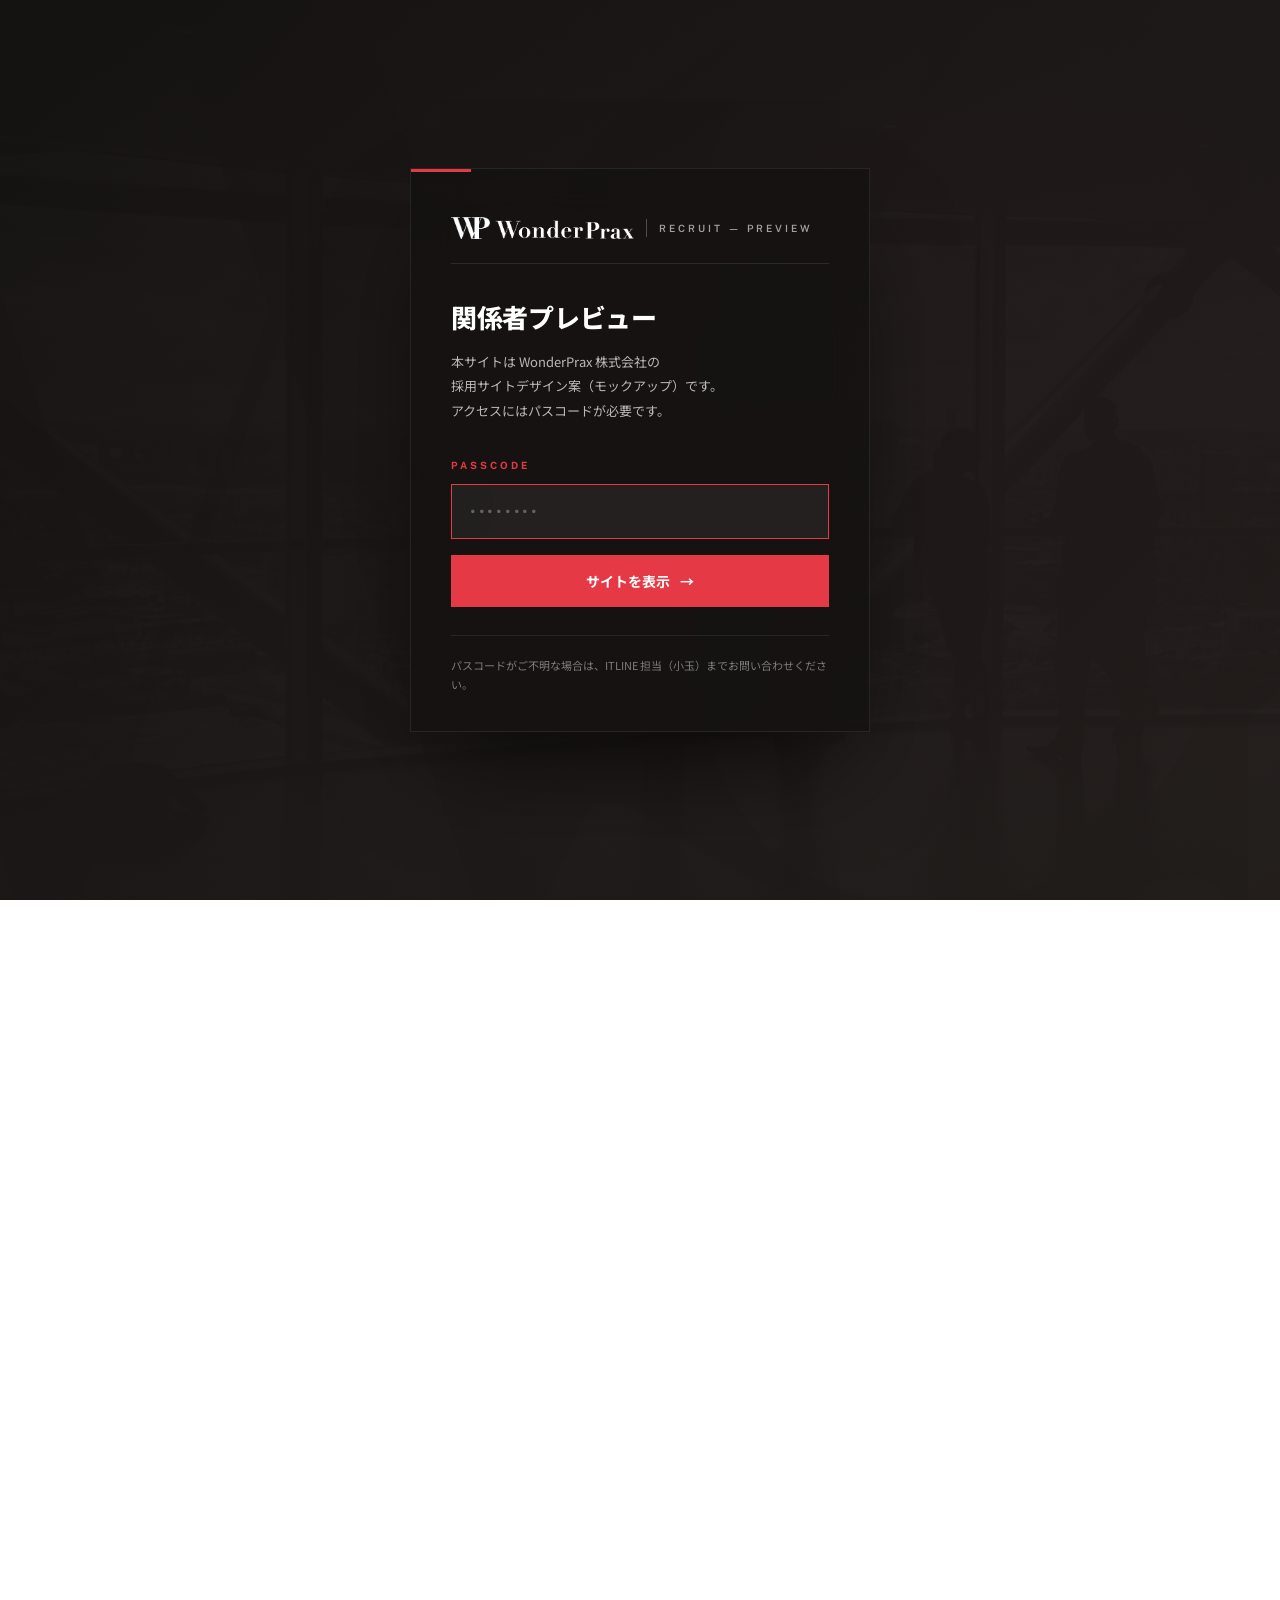
==== index.html @ 744eb2a2 "Hero redesign to light theme + use user-attached team_kitchen.jpg - Hero theme: dark full-bleed -> L" ====
<!DOCTYPE html>
<html lang="ja">
<head>
<meta charset="UTF-8">
<meta name="viewport" content="width=device-width, initial-scale=1.0">
<title>RECRUIT ｜ WonderPrax株式会社</title>
<meta name="description" content="WonderPrax株式会社の採用情報。私たちの組織や考え、募集中の職種についてご紹介します。">
<link rel="preconnect" href="https://fonts.googleapis.com">
<link rel="preconnect" href="https://fonts.gstatic.com" crossorigin>
<link href="https://fonts.googleapis.com/css2?family=Public+Sans:wght@400;500;600;700;800&family=Noto+Sans+JP:wght@300;400;500;600;700;800&display=swap" rel="stylesheet">
<link rel="stylesheet" href="style.css?v=20260514-11">
<script>
  document.documentElement.classList.add('locked');
  try { if (sessionStorage.getItem('wp_recruit_auth') === 'ok') document.documentElement.classList.remove('locked'); } catch (e) {}
</script>
</head>
<body>

<!-- ===== PASSWORD GATE ===== -->
<div class="gate" id="gate" aria-hidden="false">
  <div class="gate-bg" style="background-image: url('assets/silhouette.jpg');"></div>
  <div class="gate-overlay"></div>
  <div class="gate-card">
    <div class="gate-logo">
      <img src="assets/logo_wonderprax.png" alt="WonderPrax">
      <span>RECRUIT — PREVIEW</span>
    </div>
    <h1 class="gate-title">関係者プレビュー</h1>
    <p class="gate-lead">
      本サイトは WonderPrax 株式会社の<br>採用サイトデザイン案（モックアップ）です。<br>
      アクセスにはパスコードが必要です。
    </p>
    <form class="gate-form" id="gate-form" autocomplete="off">
      <label class="gate-label" for="gate-pw">PASSCODE</label>
      <input type="password" id="gate-pw" name="pw" placeholder="••••••••" required autofocus>
      <button type="submit" class="gate-submit">サイトを表示 <span>→</span></button>
      <p class="gate-error" id="gate-error" hidden>パスコードが正しくありません。</p>
    </form>
    <p class="gate-foot">
      パスコードがご不明な場合は、ITLINE 担当（小玉）までお問い合わせください。
    </p>
  </div>
</div>

<!-- ===== HEADER ===== -->
<header class="site-header" id="header">
  <div class="header-inner">
    <a href="#top" class="logo">
      <img src="assets/logo_wonderprax.png" alt="WonderPrax">
      <span class="logo-tag">RECRUIT</span>
    </a>
    <nav class="nav">
      <a href="#philosophy">PHILOSOPHY</a>
      <a href="#principles">VALUES</a>
      <a href="#evaluation">BUSINESS</a>
      <a href="#team">INTERVIEW</a>
      <a href="#jobs">JOBS</a>
    </nav>
    <a href="#contact" class="btn-entry">CONTACT</a>
  </div>
</header>

<!-- ===== SCROLL PROGRESS ===== -->
<div class="scroll-progress" id="scrollProgress"></div>

<!-- ===== STICKY SIDEBAR NAV ===== -->
<aside class="sidenav" id="sidenav" aria-label="Page navigation">
  <div class="sn-card">
    <div class="sn-head">
      <span class="sn-head-en">INDEX</span>
      <span class="sn-head-jp">目次</span>
    </div>
    <ol>
      <li><a href="#philosophy" data-target="philosophy"><span class="sn-num">01</span><span class="sn-label">想い</span></a></li>
      <li><a href="#principles" data-target="principles"><span class="sn-num">02</span><span class="sn-label">価値観</span></a></li>
      <li><a href="#evaluation" data-target="evaluation"><span class="sn-num">03</span><span class="sn-label">グループ事業</span></a></li>
      <li><a href="#team" data-target="team"><span class="sn-num">04</span><span class="sn-label">インタビュー</span></a></li>
      <li><a href="#jobs" data-target="jobs"><span class="sn-num">05</span><span class="sn-label">募集職種</span></a></li>
      <li><a href="#contact" data-target="contact"><span class="sn-num">06</span><span class="sn-label">エントリー</span></a></li>
    </ol>
  </div>
</aside>

<!-- ===== FLOATING CTA BUTTONS (right-bottom) ===== -->
<div class="floating-cta" id="floatingCta" aria-label="クイックアクション">
  <button type="button" class="fc-btn fc-fav" id="favBtn" aria-label="お気に入りに追加" title="お気に入り">
    <svg viewBox="0 0 24 24" width="20" height="20" fill="none" stroke="currentColor" stroke-width="1.8" stroke-linecap="round" stroke-linejoin="round">
      <path d="M20.84 4.61a5.5 5.5 0 0 0-7.78 0L12 5.67l-1.06-1.06a5.5 5.5 0 0 0-7.78 7.78l1.06 1.06L12 21.23l7.78-7.78 1.06-1.06a5.5 5.5 0 0 0 0-7.78z"/>
    </svg>
    <span class="fc-label">お気に入り</span>
  </button>
  <a href="#contact" class="fc-btn fc-entry">
    <svg viewBox="0 0 24 24" width="20" height="20" fill="none" stroke="currentColor" stroke-width="1.8" stroke-linecap="round" stroke-linejoin="round">
      <path d="M5 12h14"/>
      <path d="M13 6l6 6-6 6"/>
    </svg>
    <span class="fc-label">エントリー</span>
  </a>
</div>

<main class="main" id="top">

<!-- ===== HERO (light split: text card on white, full-height photo on right) ===== -->
<section class="hero hero--light" id="hero">
  <div class="hero-light-grid">

    <div class="hero-light-text">
      <p class="hero-eyebrow"><span></span>JOIN US <em>— WONDERLABO GROUP</em></p>
      <h1 class="hero-title">
        <span class="ht-line"><span class="accent">面白くないもの</span>を、</span>
        <span class="ht-line">面白く。</span>
      </h1>
      <p class="hero-tagline">
        仲間と一緒に、<br>ワクワクを実現しよう。
      </p>
      <p class="hero-subtitle">
        WonderPrax 株式会社（Wonderlabo Holdings グループ）の採用サイト。<br>
        私たちの想い、価値観、募集中の職種をご紹介します。
      </p>
      <div class="hero-meta">
        <div><span class="hm-num">2022</span><span class="hm-lbl">FOUNDED<br>ベンチャー企業</span></div>
        <div><span class="hm-num">04</span><span class="hm-lbl">GROUP<br>COMPANIES</span></div>
        <div><span class="hm-num">∞</span><span class="hm-lbl">ワクワクの<br>追求</span></div>
      </div>
      <a href="#philosophy" class="scroll-hint" aria-label="scroll">
        <span class="sh-text">SCROLL</span>
        <span class="sh-line"></span>
      </a>
    </div>

    <figure class="hero-light-photo">
      <img src="assets/team_kitchen.jpg" alt="WonderPrax / Wonderlabo Holdings メンバー">
      <figcaption>Wonderlabo Holdings — Members</figcaption>
    </figure>

  </div>
</section>

<!-- ===== HERO CTA STRIP (below hero, white bg) ===== -->
<section class="hero-cta-strip">
  <div class="hero-ctas-wrap">
    <div class="hero-ctas">
      <a href="#contact" class="hero-cta">
        <span class="cta-icon">
          <svg viewBox="0 0 24 24" width="22" height="22" fill="none" stroke="currentColor" stroke-width="1.7" stroke-linecap="round" stroke-linejoin="round">
            <path d="M4 4h16v16H4z"/>
            <polyline points="4,4 12,13 20,4"/>
          </svg>
        </span>
        <span class="cta-body">
          <b>まずは話してみる</b>
          <small>カジュアル面談を申し込む →</small>
        </span>
      </a>
      <a href="#jobs" class="hero-cta primary">
        <span class="cta-icon">
          <svg viewBox="0 0 24 24" width="22" height="22" fill="none" stroke="currentColor" stroke-width="1.7" stroke-linecap="round" stroke-linejoin="round">
            <path d="M5 12h14"/>
            <path d="M13 6l6 6-6 6"/>
          </svg>
        </span>
        <span class="cta-body">
          <b>応募したい方はこちら</b>
          <small>募集要項を見る →</small>
        </span>
      </a>
    </div>
  </div>
</section>

<!-- ===== PHILOSOPHY ===== -->
<section class="section" id="philosophy">
  <div class="container">
    <div class="section-eyebrow">
      <div class="se-row">
        <span class="se-num">01</span>
        <span class="se-divider"></span>
        <span class="se-label">PHILOSOPHY</span>
      </div>
      <span class="se-line"></span>
    </div>
    <h2 class="section-title">面白くないものを、<br>面白くする会社です。</h2>
    <div class="section-body">
      <p>
        Wonderlabo Holding は、面白くないものを面白くする会社です。<br>
        私達は関わる人全て — クライアント・クライアントの先にいるお客様・チームメンバーが、それぞれに思い描いている <em>"ワクワク"</em> を実現し、再現することにこだわっている会社です。
      </p>
      <p>
        そのために出来ることは何でもやります。<br>
        時間を忘れ、没頭できる環境があります。
      </p>
      <blockquote class="pull-quote">
        <p>
          "辛い、しんどい仕事" だからやらない、ではなく。<br>
          <em>"関わる人が面白くならない仕事" だからしない。</em>
        </p>
        <cite>— そんな価値観を大切にしています。</cite>
      </blockquote>
      <p>
        だから私は、Wonderlabo Holdings.<br>
        働く人々のストーリーをインタビュー。入社の決め手や働く魅力をご紹介していきます。
      </p>
    </div>
  </div>
</section>

<!-- ===== VALUES ===== -->
<section class="section section-tinted" id="principles">
  <div class="container">
    <div class="section-eyebrow">
      <div class="se-row">
        <span class="se-num">02</span>
        <span class="se-divider"></span>
        <span class="se-label">VALUES</span>
      </div>
      <span class="se-line"></span>
    </div>
    <h2 class="section-title">Wonderlabo Holdings の価値観</h2>
    <div class="section-body">
      <p>
        株式会社 Wonderlabo Holdings は、2022 年 2 月設立のベンチャー企業です。<br>
        「マーケティングドリブン」をコンセプトに、「全ての人・会社の利益最大化」をモットーに、顧客に併せて最適なソリューションを提供しています。
      </p>

      <ol class="principles">
        <li>
          <div class="p-num">01</div>
          <div class="p-text">
            <h3>各領域で輝き、仲間と切磋琢磨することで成長できる</h3>
            <p>
              「この領域といえば〇〇さん」と言われるような優秀なメンバーが集まり、各々の役割を全うし、業務を行っています。
              Wonderlabo では、一人ひとりが業務効率化につながる行動を心がけており、日々高い成長意欲を持って切磋琢磨を続けることで、お客様へより良い価値提供を提供し続けていきます。
            </p>
          </div>
        </li>
        <li>
          <div class="p-num">02</div>
          <div class="p-text">
            <h3>楽しくフラットで、風通しのいい関係性</h3>
            <p>
              代表でも役員でも社員でも関係なく、それぞれ「役割」としてのポジションであるということが約束されております。
              まだまだ立ち上げフェーズだからこそ、社員同士の関係性がフラットで風通しのいい環境です。業務以外のコミュニケーションも活発で、みんなが楽しむイベントも開催しています！
            </p>
          </div>
        </li>
        <li>
          <div class="p-num">03</div>
          <div class="p-text">
            <h3>ポジションに関わらず、オープンな対話でワクワクを追求する</h3>
            <p>
              「誰が言った」よりも「何を言ったのか」を重要視。<br>
              Wonderlabo のミッションである「面白いか？ ワクワクするか？」が重要な指標。
              ポジションに関わらず、オープンなコミュニケーションを重視しています。
            </p>
          </div>
        </li>
      </ol>
    </div>
  </div>
</section>

<!-- ===== GROUP BUSINESSES ===== -->
<section class="section" id="evaluation">
  <div class="container">
    <div class="section-eyebrow">
      <div class="se-row">
        <span class="se-num">03</span>
        <span class="se-divider"></span>
        <span class="se-label">BUSINESS</span>
      </div>
      <span class="se-line"></span>
    </div>
    <h2 class="section-title">4 つのグループ事業</h2>
    <div class="section-body">
      <p>
        Wonderlabo Holdings は 4 つのグループ会社を統括しています。<br>
        トップダウンで指示を出すのではなく、プラットフォーム型ホールディングスとして、各 4 事業会社の自主性を尊重し、それぞれの強みを活かせるようにサポートしています。<br>
        各社が連携することで、戦略策定から組織構築、"ファン化" を目指したマーケティング施策の実行まで幅広くサポートしています。
      </p>

      <div class="biz-list">
        <article class="biz-row">
          <div class="biz-num">01</div>
          <div class="biz-body">
            <h3>Wonderlabo Holdings 株式会社</h3>
            <span class="biz-tag">統括事業</span>
            <p>
              4 つのグループ会社を統括するプラットフォーム型ホールディングス。
              各事業会社の自主性を尊重し、それぞれの強みを活かせるようにサポートしています。
            </p>
          </div>
        </article>
        <article class="biz-row">
          <div class="biz-num">02</div>
          <div class="biz-body">
            <h3>株式会社 Wonderlabo</h3>
            <span class="biz-tag">教育事業</span>
            <p>
              マーケティング教育・研修事業を通じて、企業、行政、個人の成長を支援。
              厚生労働省認可の求職者支援・リスキリングスクール運営に加え、企業への研修サービス提供や、慶應義塾大学と連携したマーケティング授業の展開も行っています。
            </p>
          </div>
        </article>
        <article class="biz-row featured">
          <div class="biz-num">03</div>
          <div class="biz-body">
            <h3>WonderConsulting 株式会社 <span class="biz-now">now: WonderPrax</span></h3>
            <span class="biz-tag">コンサルティング事業</span>
            <p>
              潜在的な課題も含め、クライアントの課題を特定し、最適なプロジェクトチームを組成。
              体制やご予算に合わせて、コンサルティングから開発、広告代理店の評価と選定までを行い、さらに 6 ヶ月〜 1 年でのインハウス化と、自走可能な教育支援まで提供します。
            </p>
          </div>
        </article>
        <article class="biz-row">
          <div class="biz-num">04</div>
          <div class="biz-body">
            <h3>WonderAgent 株式会社</h3>
            <span class="biz-tag">映像制作 ／ SNSマーケティング ／ タレント事業</span>
            <p>
              プロモーション企画・制作、タレントキャスティング、空間デザインの 3 つの事業を展開。
              タレントエージェンシー事業では、最適なキャスティングで商品・サービスの PR を支援。空間デザイン事業では、ブランド構築から集客まで、空間の価値を高めます。
            </p>
          </div>
        </article>
        <article class="biz-row">
          <div class="biz-num">05</div>
          <div class="biz-body">
            <h3>WonderStrategicEducation 株式会社</h3>
            <span class="biz-tag">研修コンテンツ制作事業</span>
            <p>
              マーケティングとエンジニアリングに特化した人材育成・社員研修を提供。
              企業の成長と個人のキャリアアップを支援するため、実践的なスキル習得に焦点を当てた研修プログラムを提供しています。
            </p>
          </div>
        </article>
      </div>
    </div>
  </div>
</section>

<!-- ===== INTERVIEW ===== -->
<section class="section section-tinted" id="team">
  <div class="container">
    <div class="section-eyebrow">
      <div class="se-row">
        <span class="se-num">04</span>
        <span class="se-divider"></span>
        <span class="se-label">INTERVIEW</span>
      </div>
      <span class="se-line"></span>
    </div>
    <h2 class="section-title">だから私は、<br>Wonderlabo Holdings.</h2>
    <div class="section-body">
      <p>
        働く人々のストーリーをインタビュー。<br>
        入社の決め手や働く魅力を、これからご紹介していきます。
      </p>
    </div>

    <article class="member-card">
      <figure class="member-photo">
        <img src="assets/member_01.jpg" alt="">
      </figure>
      <div class="member-text">
        <p>
          ※ メンバーインタビュー記事は、本サイト公開後に順次掲載予定です。<br>
          代表取締役 CEO・グループ事業会社の責任者陣・各職種のメンバーインタビューを企画中。
        </p>
        <footer>
          <strong>COMING SOON</strong>
          <span>2026 年 7 月 順次公開予定</span>
        </footer>
      </div>
    </article>

  </div>
</section>

<!-- ===== JOBS ===== -->
<section class="section" id="jobs">
  <div class="container">
    <div class="section-eyebrow">
      <div class="se-row">
        <span class="se-num">05</span>
        <span class="se-divider"></span>
        <span class="se-label">RECRUITMENT</span>
      </div>
      <span class="se-line"></span>
    </div>
    <h2 class="section-title">募集職種</h2>
    <div class="section-body">
      <p>
        各グループ事業毎に、現在募集中の職種を掲載しております。<br>
        まずはカジュアル面談からでも大丈夫です！ お気軽にご相談ください。
      </p>

      <div class="job-list">

        <article class="job-row">
          <header>
            <span class="job-tag">HOLDINGS</span>
            <h3>Wonderlabo Holdings 株式会社｜統括事業</h3>
          </header>
          <div class="job-body">
            <p>
              4 つのグループ会社を統括するホールディングス本社の経営管理ポジションです。
              プラットフォーム型ホールディングスとして、各事業会社の自主性を尊重しつつ、グループ全体の戦略・組織・財務を支える役割です。
            </p>
            <dl>
              <dt>募集ポジション</dt>
              <dd>CDO ／ CHRO ／ 経理</dd>
            </dl>
            <a href="#contact" class="job-cta">この事業に応募する →</a>
          </div>
        </article>

        <article class="job-row">
          <header>
            <span class="job-tag">EDUCATION</span>
            <h3>株式会社 Wonderlabo｜教育事業</h3>
          </header>
          <div class="job-body">
            <p>
              マーケティング教育・研修事業を通じて、企業、行政、個人の成長を支援。
              厚生労働省認可の求職者支援・リスキリングスクール運営、企業研修サービス、慶應義塾大学と連携したマーケティング授業など多角的に展開しています。
            </p>
            <dl>
              <dt>募集ポジション</dt>
              <dd>GoogleAnalytics4・LookerStudio 講師 ／ キャリアコンサルタント</dd>
            </dl>
            <a href="#contact" class="job-cta">この事業に応募する →</a>
          </div>
        </article>

        <article class="job-row featured">
          <header>
            <span class="job-tag">CONSULTING ／ now: WonderPrax</span>
            <h3>WonderConsulting 株式会社｜コンサルティング事業</h3>
          </header>
          <div class="job-body">
            <p>
              潜在的な課題も含め、クライアントの課題を特定し、最適なプロジェクトチームを組成。
              体制やご予算に合わせて、コンサルティングから開発、広告代理店の評価と選定までを行い、さらに 6 ヶ月〜 1 年でのインハウス化と、自走可能な教育支援まで提供します。
            </p>
            <dl>
              <dt>募集ポジション</dt>
              <dd>クリエイティブディレクション ／ インサイドセールス ／ SNS 運用ディレクター ／ SNS 運用担当</dd>
            </dl>
            <a href="#contact" class="job-cta">この事業に応募する →</a>
          </div>
        </article>

        <article class="job-row">
          <header>
            <span class="job-tag">AGENT</span>
            <h3>WonderAgent 株式会社｜映像制作 ／ SNS マーケ ／ タレント事業</h3>
          </header>
          <div class="job-body">
            <p>
              プロモーション企画・制作、タレントキャスティング、空間デザインの 3 つの事業を展開。
              タレントエージェンシー事業では、最適なキャスティングで商品・サービスの PR を支援。空間デザイン事業では、ブランド構築から集客まで、空間の価値を高めます。
            </p>
            <a href="#contact" class="job-cta">この事業に応募する →</a>
          </div>
        </article>

        <article class="job-row">
          <header>
            <span class="job-tag">EDUCATION CONTENTS</span>
            <h3>WonderStrategicEducation 株式会社｜研修コンテンツ制作事業</h3>
          </header>
          <div class="job-body">
            <p>
              マーケティングとエンジニアリングに特化した人材育成・社員研修を提供。
              企業の成長と個人のキャリアアップを支援するため、実践的なスキル習得に焦点を当てた研修プログラムを提供しています。
            </p>
            <a href="#contact" class="job-cta">この事業に応募する →</a>
          </div>
        </article>

      </div>
    </div>
  </div>
</section>

<!-- ===== ENTRY ===== -->
<section class="section section-cta" id="contact">
  <div class="container">
    <div class="section-eyebrow light">
      <div class="se-row">
        <span class="se-num">06</span>
        <span class="se-divider"></span>
        <span class="se-label">ENTRY</span>
      </div>
      <span class="se-line"></span>
    </div>
    <h2 class="section-title light">エントリー</h2>
    <p class="cta-lead">
      採用応募エントリーはこちらから。<br>
      各ポジションについてご相談ください！
    </p>
    <div class="cta-buttons">
      <a href="mailto:recruit@wonderprax.co.jp" class="cta-btn primary">エントリーフォーム<span>→</span></a>
      <a href="mailto:recruit@wonderprax.co.jp" class="cta-btn ghost">カジュアル面談を希望する</a>
    </div>
    <dl class="cta-info">
      <dt>本社所在地</dt><dd>〒141-0031 東京都品川区西五反田1丁目26番2号 五反田サンハイツビル2F</dd>
      <dt>採用担当</dt><dd>Wonderlabo Holdings株式会社 採用窓口</dd>
      <dt>E-mail</dt><dd>recruit@wonderprax.co.jp</dd>
    </dl>
  </div>
</section>

</main>

<footer class="site-footer">
  <div class="container">
    <div class="foot-grid">
      <div>
        <img src="assets/logo_wonderprax.png" alt="WonderPrax" class="foot-logo">
        <p class="foot-tag">RECRUIT 2026 — 2027</p>
      </div>
      <nav class="foot-nav">
        <a href="https://wonderprax.co.jp/">コーポレートサイト</a>
        <a href="#jobs">募集中の職種</a>
        <a href="#team">メンバー</a>
        <a href="#contact">エントリー</a>
      </nav>
      <div class="foot-meta">
        <p>© WonderPrax Inc.</p>
        <p>本サイトはコンセプト案（モックアップ）です。</p>
      </div>
    </div>
  </div>
</footer>

<script src="script.js?v=20260514-11"></script>
</body>
</html>
---- style.css ----
/* ============================================================
   WonderPrax RECRUIT — Editorial Style (MOLTS-inspired)
   ============================================================ */

*, *::before, *::after { box-sizing: border-box; margin: 0; padding: 0; }
html { scroll-behavior: smooth; }
body {
  font-family: "Noto Sans JP", -apple-system, BlinkMacSystemFont, "Yu Gothic UI", "Hiragino Sans", sans-serif;
  font-weight: 400;
  font-size: 16px;
  line-height: 1.8;
  color: #1d1917;
  background: #ffffff;
  -webkit-font-smoothing: antialiased;
  text-rendering: optimizeLegibility;
}
img { max-width: 100%; height: auto; display: block; }
a { color: inherit; text-decoration: none; }
button { font-family: inherit; cursor: pointer; border: 0; background: none; }
ul, ol { list-style: none; }

:root {
  --ink: #1d1917;
  --ink-2: #4a4543;
  --muted: #837d7a;
  --line: #e8e4e1;
  --line-strong: #d4cfca;
  --paper: #fafaf7;
  --tint: #f6f3ee;
  --accent: #e63946;
  --en: "Public Sans", -apple-system, sans-serif;
  --jp: "Noto Sans JP", sans-serif;
}

.container {
  max-width: 764px;
  margin: 0 auto;
  padding: 0 24px;
}

/* ============================================================
   HEADER
   ============================================================ */
.site-header {
  position: fixed; top: 0; left: 0; right: 0; z-index: 100;
  background: rgba(255,255,255,.92);
  backdrop-filter: blur(12px);
  border-bottom: 1px solid transparent;
  transition: border-color .3s ease, background .3s ease;
}
.site-header.scrolled { border-bottom-color: var(--line); }
.header-inner {
  max-width: 1200px; margin: 0 auto;
  padding: 18px 32px;
  display: flex; align-items: center; gap: 32px;
}
.site-header .logo {
  display: flex; align-items: center; gap: 14px;
}
.site-header .logo img {
  height: 30px;
  transition: opacity .2s;
}
.site-header .logo:hover img { opacity: .75; }
.site-header .logo-tag {
  font-family: var(--en); font-size: 10px; font-weight: 700;
  letter-spacing: .3em;
  color: var(--muted);
  padding-left: 14px;
  border-left: 1px solid var(--line-strong);
}
.site-header .nav {
  margin-left: auto;
  display: flex; gap: 28px;
}
.site-header .nav a {
  font-family: var(--en); font-size: 12px; font-weight: 600;
  letter-spacing: .12em;
  color: var(--ink);
  position: relative; padding: 4px 0;
}
.site-header .nav a:hover { color: var(--accent); }
.btn-entry {
  display: inline-flex; align-items: center;
  background: var(--ink); color: #fff;
  padding: 10px 18px;
  font-family: var(--en); font-size: 11px; font-weight: 700; letter-spacing: .18em;
  transition: background .2s, transform .2s;
}
.btn-entry:hover { background: var(--accent); transform: translateY(-1px); }

/* ============================================================
   SCROLL PROGRESS BAR
   ============================================================ */
.scroll-progress {
  position: fixed; top: 0; left: 0;
  height: 2px; width: 0;
  background: var(--accent);
  z-index: 200;
  transition: width .1s linear;
}

/* ============================================================
   STICKY SIDEBAR NAV — card style, all labels visible
   ============================================================ */
.sidenav {
  position: fixed;
  left: 24px;
  top: 50%;
  transform: translateY(-50%);
  z-index: 50;
  opacity: 0;
  pointer-events: none;
  transition: opacity .6s ease;
}
.sidenav.visible { opacity: 1; pointer-events: auto; }

.sn-card {
  background: rgba(255,255,255,.92);
  backdrop-filter: blur(14px);
  -webkit-backdrop-filter: blur(14px);
  border: 1px solid var(--line);
  border-radius: 0;
  padding: 16px 12px 12px;
  width: 168px;
  box-shadow: 0 24px 50px -25px rgba(20,18,17,.18);
  transition: background .35s ease, border-color .35s ease, box-shadow .35s ease;
}

.sn-head {
  display: flex; align-items: baseline; justify-content: space-between;
  padding: 0 6px 12px;
  margin-bottom: 10px;
  border-bottom: 1px solid var(--line);
  transition: border-color .3s ease;
}
.sn-head-en {
  font-family: var(--en); font-size: 10px; font-weight: 700;
  letter-spacing: .3em;
  color: var(--accent);
  transition: color .3s ease;
}
.sn-head-jp {
  font-family: var(--jp); font-size: 10px; font-weight: 600;
  color: var(--muted);
  transition: color .3s ease;
}

.sidenav ol {
  display: flex; flex-direction: column;
  gap: 1px;
}
.sidenav a {
  display: grid;
  grid-template-columns: 26px 1fr;
  align-items: center;
  gap: 8px;
  padding: 8px 6px;
  position: relative;
  transition: background .2s ease, color .2s ease;
}
.sidenav a:hover { background: var(--tint); }
.sidenav a.active { background: var(--ink); }
.sidenav .sn-num {
  font-family: var(--en); font-size: 11px; font-weight: 700;
  letter-spacing: .04em;
  color: var(--accent);
  text-align: center;
  transition: color .25s ease;
}
.sidenav .sn-label {
  font-family: var(--jp); font-size: 12px; font-weight: 600;
  color: var(--ink);
  white-space: nowrap;
  letter-spacing: .02em;
  transition: color .25s ease;
}
.sidenav a.active .sn-num { color: #fff; }
.sidenav a.active .sn-label { color: #fff; }

/* Dark-bg variant: invert card to dark style */
.sidenav.on-dark .sn-card {
  background: rgba(20,18,17,.7);
  border-color: rgba(255,255,255,.12);
  box-shadow: 0 24px 50px -25px rgba(0,0,0,.6);
}
.sidenav.on-dark .sn-head { border-bottom-color: rgba(255,255,255,.12); }
.sidenav.on-dark .sn-head-en { color: var(--accent); }
.sidenav.on-dark .sn-head-jp { color: rgba(255,255,255,.55); }
.sidenav.on-dark .sn-num { color: var(--accent); }
.sidenav.on-dark .sn-label { color: rgba(255,255,255,.85); }
.sidenav.on-dark a:hover { background: rgba(255,255,255,.06); }
.sidenav.on-dark a.active { background: var(--accent); }
.sidenav.on-dark a.active .sn-num,
.sidenav.on-dark a.active .sn-label { color: #fff; }

/* ============================================================
   FLOATING CTA (right-bottom)
   ============================================================ */
.floating-cta {
  position: fixed;
  right: 24px;
  bottom: 24px;
  z-index: 60;
  display: flex; flex-direction: column;
  gap: 10px;
  opacity: 0;
  transform: translateY(20px);
  pointer-events: none;
  transition: opacity .5s ease, transform .5s ease;
}
.floating-cta.visible {
  opacity: 1;
  transform: translateY(0);
  pointer-events: auto;
}
.fc-btn {
  display: inline-flex; align-items: center; gap: 10px;
  padding: 14px 18px 14px 16px;
  background: #fff;
  border: 1px solid var(--line-strong);
  color: var(--ink);
  font-family: var(--jp); font-weight: 700; font-size: 12px;
  letter-spacing: .08em;
  cursor: pointer;
  transition: transform .2s ease, background .2s ease, border-color .2s ease, color .2s ease, box-shadow .25s ease;
  box-shadow: 0 14px 32px -10px rgba(20,18,17,.18);
  border-radius: 999px;
}
.fc-btn:hover {
  transform: translateY(-2px);
  border-color: var(--ink);
  box-shadow: 0 22px 40px -12px rgba(20,18,17,.28);
}
.fc-btn svg { transition: stroke .2s, fill .2s; }
.fc-btn .fc-label { white-space: nowrap; }

.fc-fav.is-fav {
  background: #fff5f6;
  border-color: var(--accent);
  color: var(--accent);
}
.fc-fav.is-fav svg { fill: var(--accent); stroke: var(--accent); }

.fc-entry {
  background: var(--accent);
  border-color: var(--accent);
  color: #fff;
}
.fc-entry:hover { background: #ff4a55; border-color: #ff4a55; color: #fff; }

@media (max-width: 880px) {
  .floating-cta { right: 16px; bottom: 16px; }
  .fc-btn .fc-label { display: none; }
  .fc-btn { padding: 14px; }
}

/* ============================================================
   HERO SCROLL HINT
   ============================================================ */
.scroll-hint {
  display: inline-flex; align-items: center; gap: 14px;
  font-family: var(--en); font-size: 11px; font-weight: 600;
  letter-spacing: .3em;
  color: var(--muted);
  transition: color .2s;
  flex-shrink: 0;
}
.scroll-hint:hover { color: var(--accent); }
.scroll-hint .sh-line {
  display: inline-block;
  width: 60px; height: 1px;
  background: var(--ink);
  position: relative;
  overflow: hidden;
}
.scroll-hint .sh-line::after {
  content: "";
  position: absolute; left: 0; top: 0;
  width: 30%; height: 100%;
  background: var(--accent);
  animation: scrollHint 2.2s ease-in-out infinite;
}
@keyframes scrollHint {
  0%   { transform: translateX(-100%); }
  50%  { transform: translateX(330%); }
  100% { transform: translateX(330%); }
}

/* ============================================================
   HERO (light split — text on white left, photo full-height right)
   ============================================================ */
.hero--light {
  position: relative;
  background: #fff;
  overflow: hidden;
}
.hero-light-grid {
  display: grid;
  grid-template-columns: minmax(0, 1fr) minmax(0, 1.05fr);
  min-height: 90vh;
  align-items: stretch;
}

/* Left: text card on white, padded clear of sidenav */
.hero-light-text {
  padding: 140px 64px 60px 280px;
  display: flex;
  flex-direction: column;
  justify-content: center;
  position: relative;
  background: #fff;
}
@media (max-width: 1280px) {
  .hero-light-text { padding: 120px 48px 60px 48px; }
}

/* Subtle red accent strip on the left edge of the text card */
.hero-light-text::before {
  content: "";
  position: absolute;
  left: 0; top: 30%; bottom: 30%;
  width: 4px;
  background: linear-gradient(180deg, transparent, var(--accent) 30%, var(--accent) 70%, transparent);
  opacity: 0;
  animation: heroAccentFade 1.5s .8s ease forwards;
}
@keyframes heroAccentFade {
  to { opacity: 1; }
}

/* Right: full-height photo */
.hero-light-photo {
  position: relative;
  overflow: hidden;
  background: var(--tint);
}
.hero-light-photo img {
  width: 100%; height: 100%;
  object-fit: cover;
  object-position: center;
  transform: scale(1.02);
  animation: heroDrift 22s ease-in-out infinite alternate;
}
@keyframes heroDrift {
  from { transform: scale(1.02) translateY(0); }
  to   { transform: scale(1.08) translateY(-2%); }
}
.hero-light-photo figcaption {
  position: absolute; left: 20px; bottom: 18px;
  font-family: var(--en); font-size: 10px; font-weight: 700; letter-spacing: .25em;
  color: #fff;
  padding: 6px 12px;
  background: rgba(20,18,17,.65);
  backdrop-filter: blur(8px);
}

@media (max-width: 980px) {
  .hero-light-grid { grid-template-columns: 1fr; }
  .hero-light-text { padding: 110px 32px 40px; }
  .hero-light-photo { min-height: 380px; }
}

.hero-eyebrow {
  display: inline-flex; align-items: center; gap: 14px;
  font-family: var(--en); font-size: 12px; font-weight: 700;
  letter-spacing: .35em;
  color: var(--muted);
  margin-bottom: 36px;
}
.hero-eyebrow span {
  display: inline-block;
  width: 36px; height: 1px;
  background: var(--ink);
}
.hero-eyebrow em {
  font-style: normal; color: var(--accent); font-weight: 700;
  letter-spacing: .25em;
}

.hero-title {
  font-family: var(--jp);
  font-size: clamp(44px, 4.6vw, 72px);
  font-weight: 800;
  letter-spacing: -0.025em;
  line-height: 1.1;
  color: var(--ink);
  margin-bottom: 32px;
}
.hero-title .ht-line { display: block; }
.hero-title .accent {
  position: relative;
  color: var(--ink);
  display: inline-block;
}
.hero-title .accent::after {
  content: ""; position: absolute;
  left: -2%; right: -2%; bottom: 4%;
  height: 14%;
  background: rgba(230,57,70,.85);
  z-index: -1;
  transform: skew(-6deg);
}

.hero-tagline {
  font-family: var(--jp);
  font-size: clamp(20px, 1.6vw, 24px);
  font-weight: 700;
  line-height: 1.55;
  color: var(--ink);
  margin-bottom: 28px;
}

.hero-subtitle {
  font-family: var(--jp);
  font-size: 14px; font-weight: 500;
  line-height: 1.95;
  color: var(--ink-2);
  max-width: 540px;
  margin-bottom: 40px;
}

.hero-meta {
  display: flex;
  gap: clamp(24px, 3vw, 48px);
  padding: 24px 0;
  border-top: 1px solid var(--line);
  border-bottom: 1px solid var(--line);
  margin-bottom: 32px;
}
.hero-meta > div { display: flex; flex-direction: column; gap: 8px; min-width: 0; }
.hero-meta .hm-num {
  font-family: var(--en); font-size: clamp(26px, 2.2vw, 34px);
  font-weight: 800;
  color: var(--ink);
  letter-spacing: -0.03em; line-height: 1;
}
.hero-meta .hm-num em {
  font-style: normal; color: var(--accent); font-size: .65em; margin-left: 1px;
}
.hero-meta .hm-lbl {
  font-family: var(--en); font-size: 9px; font-weight: 600;
  letter-spacing: .25em; color: var(--muted); line-height: 1.6;
}

/* CTA strip below the bleed hero (white bg) */
.hero-cta-strip {
  background: #fff;
  border-bottom: 1px solid var(--line);
  padding: 32px 0;
}
.hero-ctas-wrap {
  max-width: 1320px;
  margin: 0 auto;
  padding: 0 48px 0 280px;
  display: flex;
  align-items: center;
  gap: 32px;
  position: relative;
}
@media (max-width: 1280px) {
  .hero-ctas-wrap { padding: 0 32px; }
}
.hero-ctas {
  display: grid; grid-template-columns: 1fr 1fr; gap: 14px;
  flex: 1;
}
.hero-cta {
  display: flex; align-items: stretch; gap: 18px;
  padding: 22px 26px;
  background: var(--paper);
  border: 1px solid var(--line);
  transition: border-color .25s, transform .25s, background .25s;
  position: relative;
  overflow: hidden;
}
.hero-cta::before {
  content: ""; position: absolute;
  top: 0; right: 0; width: 0; height: 100%;
  background: var(--ink);
  transition: width .35s ease;
  z-index: 0;
}
.hero-cta.primary { background: var(--ink); }
.hero-cta.primary .cta-body b { color: #fff; }
.hero-cta.primary .cta-body small { color: rgba(255,255,255,.7); }
.hero-cta.primary .cta-icon { background: var(--accent); color: #fff; }
.hero-cta:hover {
  border-color: var(--ink);
  transform: translateY(-3px);
}
.hero-cta:not(.primary):hover::before { width: 100%; }
.hero-cta:not(.primary):hover .cta-body b,
.hero-cta:not(.primary):hover .cta-body small { color: #fff; position: relative; z-index: 1; }
.hero-cta:not(.primary):hover .cta-icon { background: var(--accent); position: relative; z-index: 1; }

.hero-cta .cta-icon {
  width: 46px; height: 46px;
  display: inline-flex; align-items: center; justify-content: center;
  background: var(--ink); color: #fff;
  border-radius: 50%;
  flex-shrink: 0;
  transition: background .25s;
  position: relative; z-index: 1;
}
.hero-cta .cta-body { display: flex; flex-direction: column; gap: 6px; position: relative; z-index: 1; }
.hero-cta .cta-body b {
  font-family: var(--jp); font-size: 14px; font-weight: 700;
  line-height: 1.5; color: var(--ink);
  transition: color .25s;
}
.hero-cta .cta-body small {
  font-size: 11px; font-weight: 500;
  color: var(--muted);
  margin-top: auto;
  transition: color .25s;
}

/* ============================================================
   SECTION (editorial)
   ============================================================ */
.section {
  padding: 96px 0;
}
.section.section-tinted { background: var(--tint); }

.section-eyebrow {
  display: flex; flex-direction: column;
  gap: 18px;
  margin-bottom: 36px;
}
.section-eyebrow .se-row {
  display: flex; align-items: baseline; gap: 20px;
}
.section-eyebrow .se-num {
  font-family: var(--en);
  font-size: 40px;
  font-weight: 800;
  letter-spacing: -0.03em;
  color: var(--accent);
  line-height: 1;
}
.section-eyebrow .se-divider {
  display: inline-block;
  width: 1px; height: 28px;
  background: var(--line-strong);
  align-self: center;
}
.section-eyebrow .se-label {
  font-family: var(--en);
  font-size: 14px;
  font-weight: 700;
  letter-spacing: .35em;
  color: var(--ink);
}
.section-eyebrow .se-line {
  display: block;
  width: 100%; height: 1px;
  background: var(--line-strong);
}
.section-eyebrow.light .se-divider { background: rgba(255,255,255,.25); }
.section-eyebrow.light .se-label { color: #fff; }
.section-eyebrow.light .se-line { background: rgba(255,255,255,.15); }
.section-title {
  font-family: var(--jp);
  font-size: clamp(26px, 3vw, 32px);
  font-weight: 700;
  letter-spacing: -0.005em;
  line-height: 1.5;
  color: var(--ink);
  margin-bottom: 40px;
}
.section-title.light { color: #fff; }

.section-body p {
  font-size: 15px;
  line-height: 2;
  color: var(--ink-2);
  margin-bottom: 20px;
}
.section-body p em {
  font-style: normal;
  background: linear-gradient(transparent 60%, rgba(230, 57, 70, .22) 60%);
  font-weight: 700;
  color: var(--ink);
  padding: 0 2px;
}

.sub-title {
  font-family: var(--jp);
  font-size: 18px; font-weight: 700;
  color: var(--ink);
  margin: 56px 0 16px;
  padding-left: 14px;
  border-left: 3px solid var(--accent);
}

.pull-quote {
  margin: 48px 0;
  padding: 32px 32px 32px 36px;
  background: var(--tint);
  border-left: 3px solid var(--accent);
}
.pull-quote p {
  font-family: var(--jp);
  font-size: 22px; font-weight: 700;
  line-height: 1.7;
  color: var(--ink);
  margin-bottom: 12px;
}
.pull-quote cite {
  display: block;
  font-style: normal;
  font-size: 12px; font-weight: 500;
  color: var(--muted);
  letter-spacing: .05em;
}

/* ============================================================
   PRINCIPLES
   ============================================================ */
.principles { margin-top: 40px; }
.principles li {
  display: grid; grid-template-columns: 80px 1fr;
  gap: 24px;
  padding: 32px 0;
  border-top: 1px solid var(--line);
}
.principles li:last-child { border-bottom: 1px solid var(--line); }
.principles .p-num {
  font-family: var(--en);
  font-size: 32px; font-weight: 700;
  color: var(--accent);
  letter-spacing: -0.02em;
  line-height: 1;
}
.principles .p-text h3 {
  font-family: var(--jp);
  font-size: 18px; font-weight: 700;
  line-height: 1.6;
  color: var(--ink);
  margin-bottom: 12px;
}
.principles .p-text p {
  font-size: 14px; line-height: 1.95;
  color: var(--ink-2);
}

/* ============================================================
   EVALUATION
   ============================================================ */
.salary-table {
  margin: 24px 0 8px;
  border-top: 1px solid var(--ink);
}
.salary-row {
  display: grid; grid-template-columns: 1.6fr 1fr 1fr;
  gap: 16px;
  padding: 16px 4px;
  border-bottom: 1px solid var(--line);
  align-items: center;
}
.salary-row > div { font-size: 13px; line-height: 1.6; }
.salary-row.salary-head > div {
  font-family: var(--en); font-size: 11px; font-weight: 700; letter-spacing: .15em;
  color: var(--muted);
  text-transform: uppercase;
}
.salary-row b {
  font-family: var(--en); font-size: 17px; font-weight: 700; letter-spacing: -0.01em;
  color: var(--ink);
}

.bullet-list { margin: 20px 0; }
.bullet-list li {
  position: relative;
  padding: 10px 0 10px 22px;
  font-size: 14px; line-height: 1.85;
  color: var(--ink-2);
  border-bottom: 1px solid var(--line);
}
.bullet-list li:last-child { border-bottom: 0; }
.bullet-list li::before {
  content: "";
  position: absolute; left: 0; top: 22px;
  width: 8px; height: 1px;
  background: var(--accent);
}

/* ============================================================
   TEAM / NUMBERS / MEMBER
   ============================================================ */
.num-grid {
  display: grid; grid-template-columns: repeat(4, 1fr);
  gap: 24px;
  margin: 24px 0 40px;
  padding: 28px 0;
  border-top: 1px solid var(--ink);
  border-bottom: 1px solid var(--ink);
}
.num-item { display: flex; flex-direction: column; gap: 10px; }
.num-value {
  font-family: var(--en);
  font-size: clamp(34px, 4vw, 46px);
  font-weight: 800;
  line-height: 1;
  letter-spacing: -0.03em;
  color: var(--ink);
}
.num-value em {
  font-style: normal;
  font-size: .55em;
  margin-left: 2px;
  color: var(--accent);
}
.num-label {
  font-family: var(--jp); font-size: 12px; font-weight: 600;
  line-height: 1.6;
  color: var(--ink);
}
.num-label small {
  display: block;
  font-size: 10px; font-weight: 400;
  color: var(--muted);
  margin-top: 4px;
}

.member-card {
  display: grid; grid-template-columns: 240px 1fr;
  gap: 32px;
  margin-top: 24px;
  padding: 32px;
  background: #fff;
  border: 1px solid var(--line);
}
.member-card .member-photo {
  aspect-ratio: 4/5;
  overflow: hidden;
}
.member-card .member-photo img {
  width: 100%; height: 100%; object-fit: cover;
  filter: brightness(1.04);
}
.member-card .member-text {
  display: flex; flex-direction: column;
  justify-content: center;
}
.member-card .member-text p {
  font-family: var(--jp);
  font-size: 15px; line-height: 2;
  color: var(--ink-2);
  margin-bottom: 24px;
}
.member-card footer {
  padding-top: 16px;
  border-top: 1px solid var(--line);
  display: flex; align-items: baseline; gap: 16px;
  flex-wrap: wrap;
}
.member-card strong {
  font-family: var(--en);
  font-size: 16px; font-weight: 700;
  color: var(--ink);
}
.member-card span {
  font-size: 12px; color: var(--muted);
}

/* ============================================================
   GROUP BUSINESSES
   ============================================================ */
.biz-list {
  margin-top: 32px;
  display: flex; flex-direction: column;
  gap: 0;
}
.biz-row {
  display: grid;
  grid-template-columns: 64px 1fr;
  gap: 24px;
  padding: 28px 0;
  border-top: 1px solid var(--line);
  align-items: start;
}
.biz-row:last-child { border-bottom: 1px solid var(--line); }
.biz-row.featured { background: rgba(230,57,70,.04); padding-left: 16px; padding-right: 16px; }
.biz-row .biz-num {
  font-family: var(--en);
  font-size: 28px; font-weight: 800;
  color: var(--accent);
  letter-spacing: -0.02em;
  line-height: 1;
}
.biz-row .biz-body h3 {
  font-family: var(--jp);
  font-size: 18px; font-weight: 700;
  color: var(--ink);
  line-height: 1.5;
  margin-bottom: 8px;
  display: flex; align-items: baseline; gap: 10px; flex-wrap: wrap;
}
.biz-row .biz-now {
  display: inline-block;
  font-family: var(--en); font-size: 10px; font-weight: 700;
  letter-spacing: .15em;
  color: var(--accent);
  background: rgba(230,57,70,.1);
  padding: 3px 8px;
  border-radius: 2px;
}
.biz-row .biz-tag {
  display: inline-block;
  font-family: var(--jp); font-size: 11px; font-weight: 600;
  color: var(--muted);
  letter-spacing: .04em;
  margin-bottom: 12px;
}
.biz-row .biz-body p {
  font-size: 13.5px; line-height: 1.95;
  color: var(--ink-2);
}

/* ============================================================
   JOBS
   ============================================================ */
.job-list { margin-top: 40px; display: flex; flex-direction: column; gap: 8px; }
.job-row {
  border: 1px solid var(--line);
  background: #fff;
  transition: border-color .25s;
}
.job-row:hover { border-color: var(--ink); }
.job-row.featured { border-color: var(--accent); box-shadow: 0 20px 40px -25px rgba(230,57,70,.25); }
.job-row.featured header { background: rgba(230,57,70,.04); border-bottom-color: rgba(230,57,70,.2); }
.job-row header {
  padding: 24px 28px;
  display: flex; align-items: center; gap: 16px;
  flex-wrap: wrap;
  border-bottom: 1px solid var(--line);
}
.job-tag {
  display: inline-block;
  background: var(--ink);
  color: #fff;
  padding: 4px 10px;
  font-family: var(--en); font-size: 10px; font-weight: 700; letter-spacing: .2em;
}
.job-row h3 {
  font-family: var(--jp); font-size: 20px; font-weight: 700;
  color: var(--ink);
}
.job-body { padding: 28px; }
.job-body > p {
  font-size: 14px; line-height: 2;
  color: var(--ink-2);
  margin-bottom: 20px;
}
.job-body dl {
  display: grid; grid-template-columns: 120px 1fr;
  gap: 8px 24px;
  margin-bottom: 24px;
  font-size: 13px;
}
.job-body dt {
  font-family: var(--jp); font-weight: 700;
  color: var(--ink);
  padding-top: 8px;
  border-top: 1px solid var(--line);
}
.job-body dd {
  color: var(--ink-2); line-height: 1.85;
  padding-top: 8px;
  border-top: 1px solid var(--line);
}
.job-cta {
  display: inline-block;
  font-family: var(--en); font-size: 12px; font-weight: 700; letter-spacing: .12em;
  color: var(--accent);
  padding-bottom: 2px;
  border-bottom: 1px solid var(--accent);
}
.job-cta:hover { color: var(--ink); border-bottom-color: var(--ink); }

/* ============================================================
   CTA SECTION
   ============================================================ */
.section-cta {
  background: var(--ink);
  color: #fff;
  padding: 120px 0;
}
.section-cta .section-title { color: #fff; }
.cta-lead {
  font-size: 15px; line-height: 2;
  color: rgba(255,255,255,.75);
  margin-bottom: 40px;
}
.cta-buttons {
  display: flex; gap: 12px; flex-wrap: wrap;
  margin-bottom: 48px;
}
.cta-btn {
  display: inline-flex; align-items: center; gap: 12px;
  padding: 18px 32px;
  font-family: var(--jp); font-weight: 700; font-size: 14px; letter-spacing: .04em;
  transition: background .2s, transform .2s, color .2s;
}
.cta-btn.primary {
  background: var(--accent); color: #fff;
}
.cta-btn.primary:hover { background: #ff4a55; transform: translateY(-1px); }
.cta-btn.ghost {
  border: 1px solid rgba(255,255,255,.4); color: #fff;
}
.cta-btn.ghost:hover { background: rgba(255,255,255,.1); border-color: #fff; }
.cta-btn span { font-family: var(--en); font-weight: 500; }

.cta-info {
  display: grid; grid-template-columns: 100px 1fr;
  gap: 8px 24px;
  font-size: 13px;
  padding-top: 32px;
  border-top: 1px solid rgba(255,255,255,.15);
}
.cta-info dt {
  font-family: var(--en); font-size: 11px; font-weight: 700;
  letter-spacing: .15em;
  color: rgba(255,255,255,.5);
  padding-top: 4px;
}
.cta-info dd {
  color: #fff; line-height: 1.7;
  padding-top: 4px;
}

/* ============================================================
   FOOTER
   ============================================================ */
.site-footer {
  background: #fff;
  border-top: 1px solid var(--line);
  padding: 56px 0 32px;
  color: var(--ink-2);
}
.foot-grid {
  max-width: 1200px;
  margin: 0 auto;
  padding: 0 32px;
  display: grid; grid-template-columns: 1.2fr 1fr 1fr;
  gap: 32px;
  padding-bottom: 24px;
  border-bottom: 1px solid var(--line);
}
.foot-logo { height: 22px; margin-bottom: 10px; }
.foot-tag { font-family: var(--en); font-size: 11px; letter-spacing: .25em; color: var(--muted); }
.foot-nav { display: flex; flex-direction: column; gap: 10px; }
.foot-nav a { font-size: 13px; color: var(--ink-2); }
.foot-nav a:hover { color: var(--accent); }
.foot-meta p { font-size: 11px; color: var(--muted); margin-bottom: 4px; }

/* ============================================================
   REVEAL
   ============================================================ */
.reveal { opacity: 0; transform: translateY(20px); transition: opacity .6s ease, transform .6s ease; }
.reveal.in { opacity: 1; transform: translateY(0); }

/* ============================================================
   PASSWORD GATE
   ============================================================ */
html.locked { overflow: hidden; }
html.locked body > *:not(.gate) { visibility: hidden; }

.gate {
  position: fixed; inset: 0; z-index: 9999;
  display: flex; align-items: center; justify-content: center;
  padding: 32px;
  color: #fff;
  transition: opacity .4s ease, visibility .4s ease;
}
.gate.hidden { opacity: 0; visibility: hidden; pointer-events: none; }
.gate-bg {
  position: absolute; inset: 0;
  background-size: cover; background-position: center;
  filter: grayscale(.5) contrast(1.1);
}
.gate-overlay {
  position: absolute; inset: 0;
  background:
    linear-gradient(135deg, rgba(20,18,17,.96), rgba(35,30,28,.92)),
    radial-gradient(circle at 70% 30%, rgba(230,57,70,.18), transparent 60%);
}
.gate-card {
  position: relative;
  width: 100%; max-width: 460px;
  background: rgba(20,18,17,.85);
  backdrop-filter: blur(20px);
  border: 1px solid rgba(255,255,255,.08);
  padding: 48px 40px 36px;
  box-shadow: 0 50px 100px -30px rgba(0,0,0,.7);
}
.gate-card::before {
  content: ""; position: absolute; top: 0; left: 0;
  width: 60px; height: 3px; background: var(--accent);
}
.gate-logo {
  display: flex; align-items: center; gap: 12px;
  margin-bottom: 36px;
  padding-bottom: 24px;
  border-bottom: 1px solid rgba(255,255,255,.1);
}
.gate-logo img { height: 22px; filter: invert(1); }
.gate-logo span {
  font-family: var(--en); font-size: 10px; font-weight: 600;
  letter-spacing: .3em; color: rgba(255,255,255,.6);
  padding-left: 12px;
  border-left: 1px solid rgba(255,255,255,.25);
}
.gate-title {
  font-family: var(--jp); font-size: 26px; font-weight: 800;
  letter-spacing: -0.01em; line-height: 1.3;
  margin-bottom: 16px; color: #fff;
}
.gate-lead {
  font-size: 13px; line-height: 1.9;
  color: rgba(255,255,255,.7);
  margin-bottom: 32px;
}
.gate-form { display: flex; flex-direction: column; }
.gate-label {
  font-family: var(--en); font-size: 10px; font-weight: 700;
  letter-spacing: .3em; color: var(--accent);
  margin-bottom: 10px;
}
.gate-form input[type="password"] {
  background: rgba(255,255,255,.04);
  border: 1px solid rgba(255,255,255,.15);
  color: #fff;
  font-family: var(--en); font-size: 18px; letter-spacing: .2em;
  padding: 16px 18px;
  margin-bottom: 16px;
  transition: border-color .2s, background .2s;
}
.gate-form input[type="password"]:focus {
  outline: none; border-color: var(--accent);
  background: rgba(255,255,255,.06);
}
.gate-form input::placeholder { color: rgba(255,255,255,.3); letter-spacing: .15em; }
.gate-submit {
  display: inline-flex; align-items: center; justify-content: center; gap: 10px;
  background: var(--accent); color: #fff;
  padding: 16px 20px;
  font-family: var(--jp); font-weight: 700; font-size: 14px;
  cursor: pointer;
  transition: background .2s, transform .2s, box-shadow .3s;
}
.gate-submit:hover { background: #ff4a55; transform: translateY(-1px); box-shadow: 0 15px 30px -10px rgba(230,57,70,.5); }
.gate-submit span { transition: transform .2s; }
.gate-submit:hover span { transform: translateX(3px); }
.gate-error {
  margin-top: 14px;
  font-size: 12px; color: #ff8a90;
  animation: shake .35s ease;
}
@keyframes shake {
  0%, 100% { transform: translateX(0); }
  20% { transform: translateX(-6px); }
  40% { transform: translateX(6px); }
  60% { transform: translateX(-4px); }
  80% { transform: translateX(4px); }
}
.gate-foot {
  margin-top: 28px;
  padding-top: 20px;
  border-top: 1px solid rgba(255,255,255,.08);
  font-size: 11px; line-height: 1.8;
  color: rgba(255,255,255,.45);
}

/* ============================================================
   RESPONSIVE
   ============================================================ */
@media (max-width: 1280px) {
  .sidenav { display: none; }
}
@media (max-width: 1080px) {
  .hero-wrap { grid-template-columns: 1fr; gap: 40px; padding: 0 32px; }
  .hero-photo { max-width: 560px; margin: 0 auto; aspect-ratio: 3/4; }
  .hero-ctas-wrap { padding: 0 32px; margin-top: 40px; }
}
@media (max-width: 880px) {
  .container { padding: 0 20px; }
  .section, .section-cta { padding-left: 0; padding-right: 0; }
  .hero { padding: 100px 0 60px; }
  .hero-wrap, .hero-ctas-wrap { padding: 0 20px; }
  .hero-meta { flex-wrap: wrap; gap: 16px; }
  .hero-ctas-wrap { flex-direction: column; align-items: stretch; }
  .hero-ctas { grid-template-columns: 1fr; }
  .header-inner { padding: 12px 20px; gap: 16px; }
  .site-header .logo img { height: 24px; }
  .site-header .logo-tag { display: none; }
  .site-header .nav { display: none; }
  .hero { padding: 110px 0 60px; }
  .hero-ctas { grid-template-columns: 1fr; }
  .num-grid { grid-template-columns: repeat(2, 1fr); }
  .member-card { grid-template-columns: 1fr; }
  .salary-row { grid-template-columns: 1fr; gap: 4px; padding: 16px 0; }
  .salary-row.salary-head { display: none; }
  .principles li { grid-template-columns: 60px 1fr; }
  .job-body dl { grid-template-columns: 1fr; }
  .job-body dt { padding-top: 12px; }
  .job-body dd { padding-top: 0; border-top: 0; }
  .foot-grid { grid-template-columns: 1fr; }
}
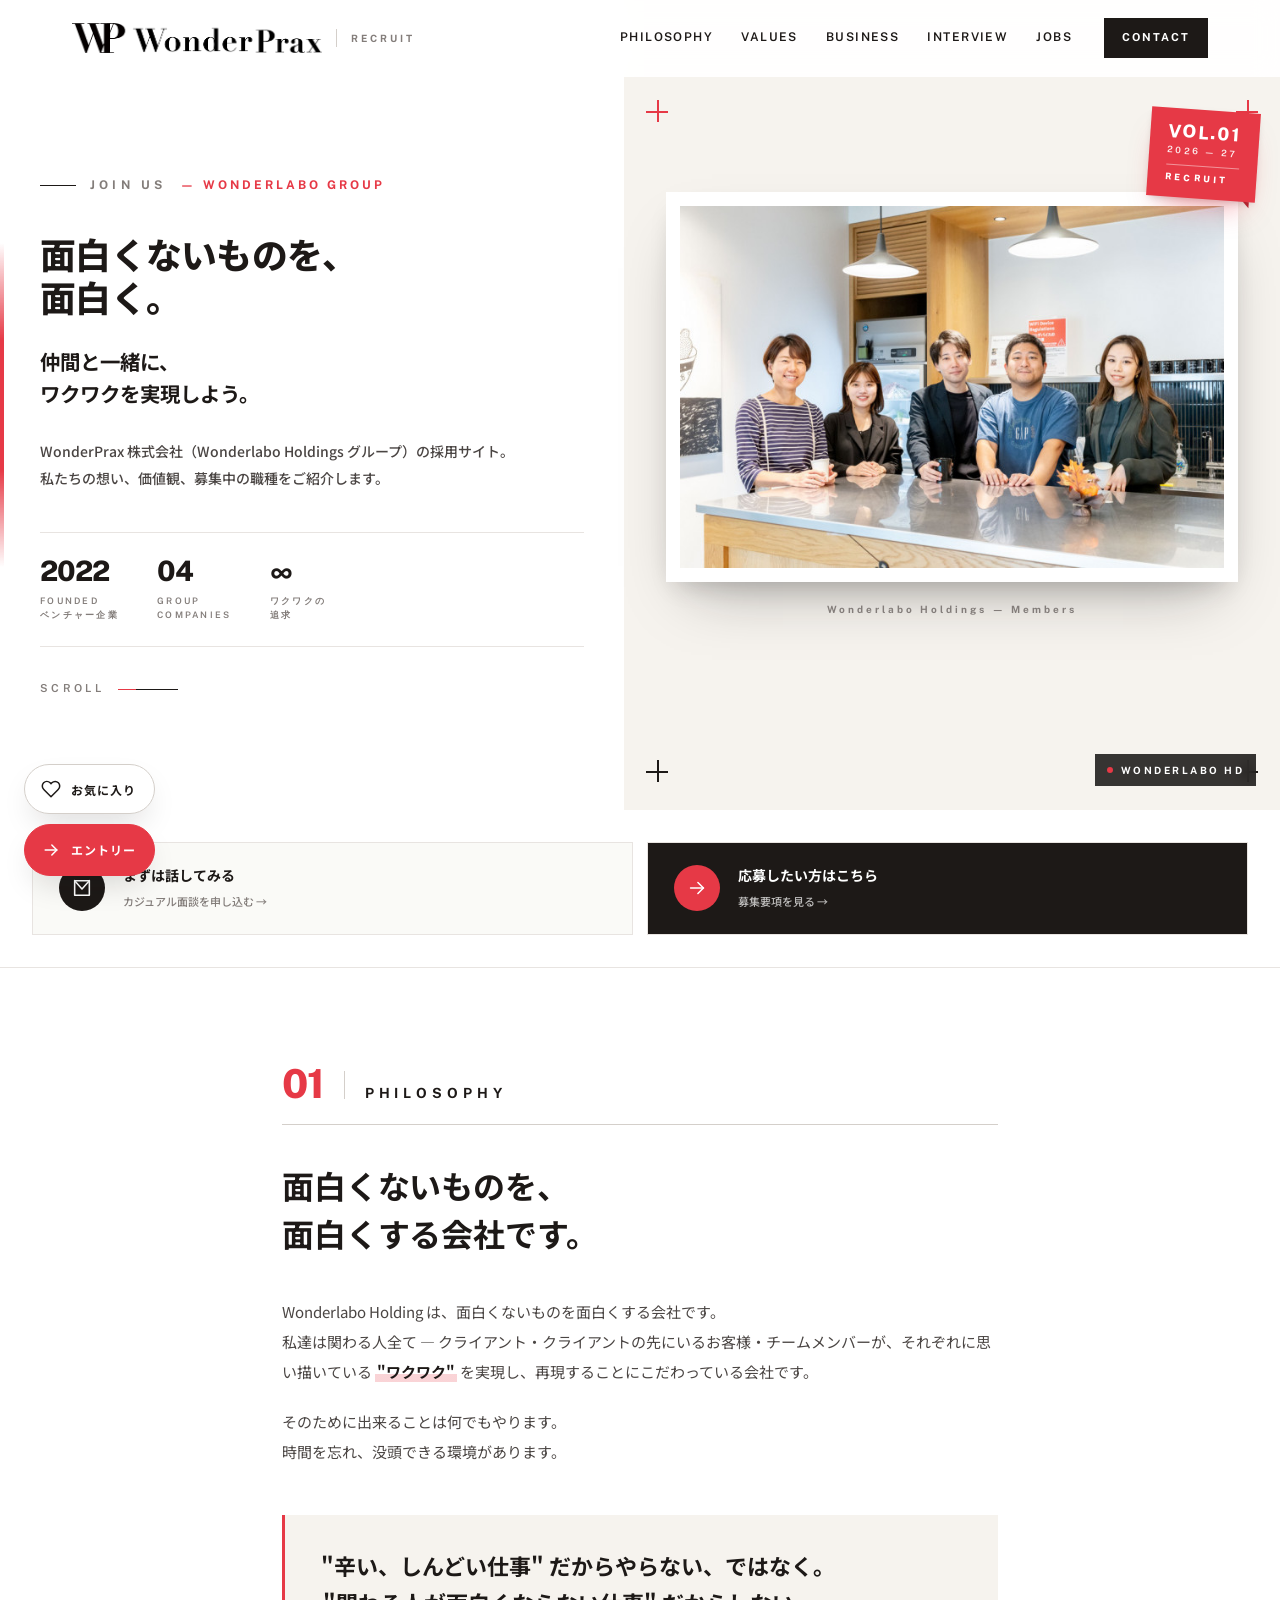
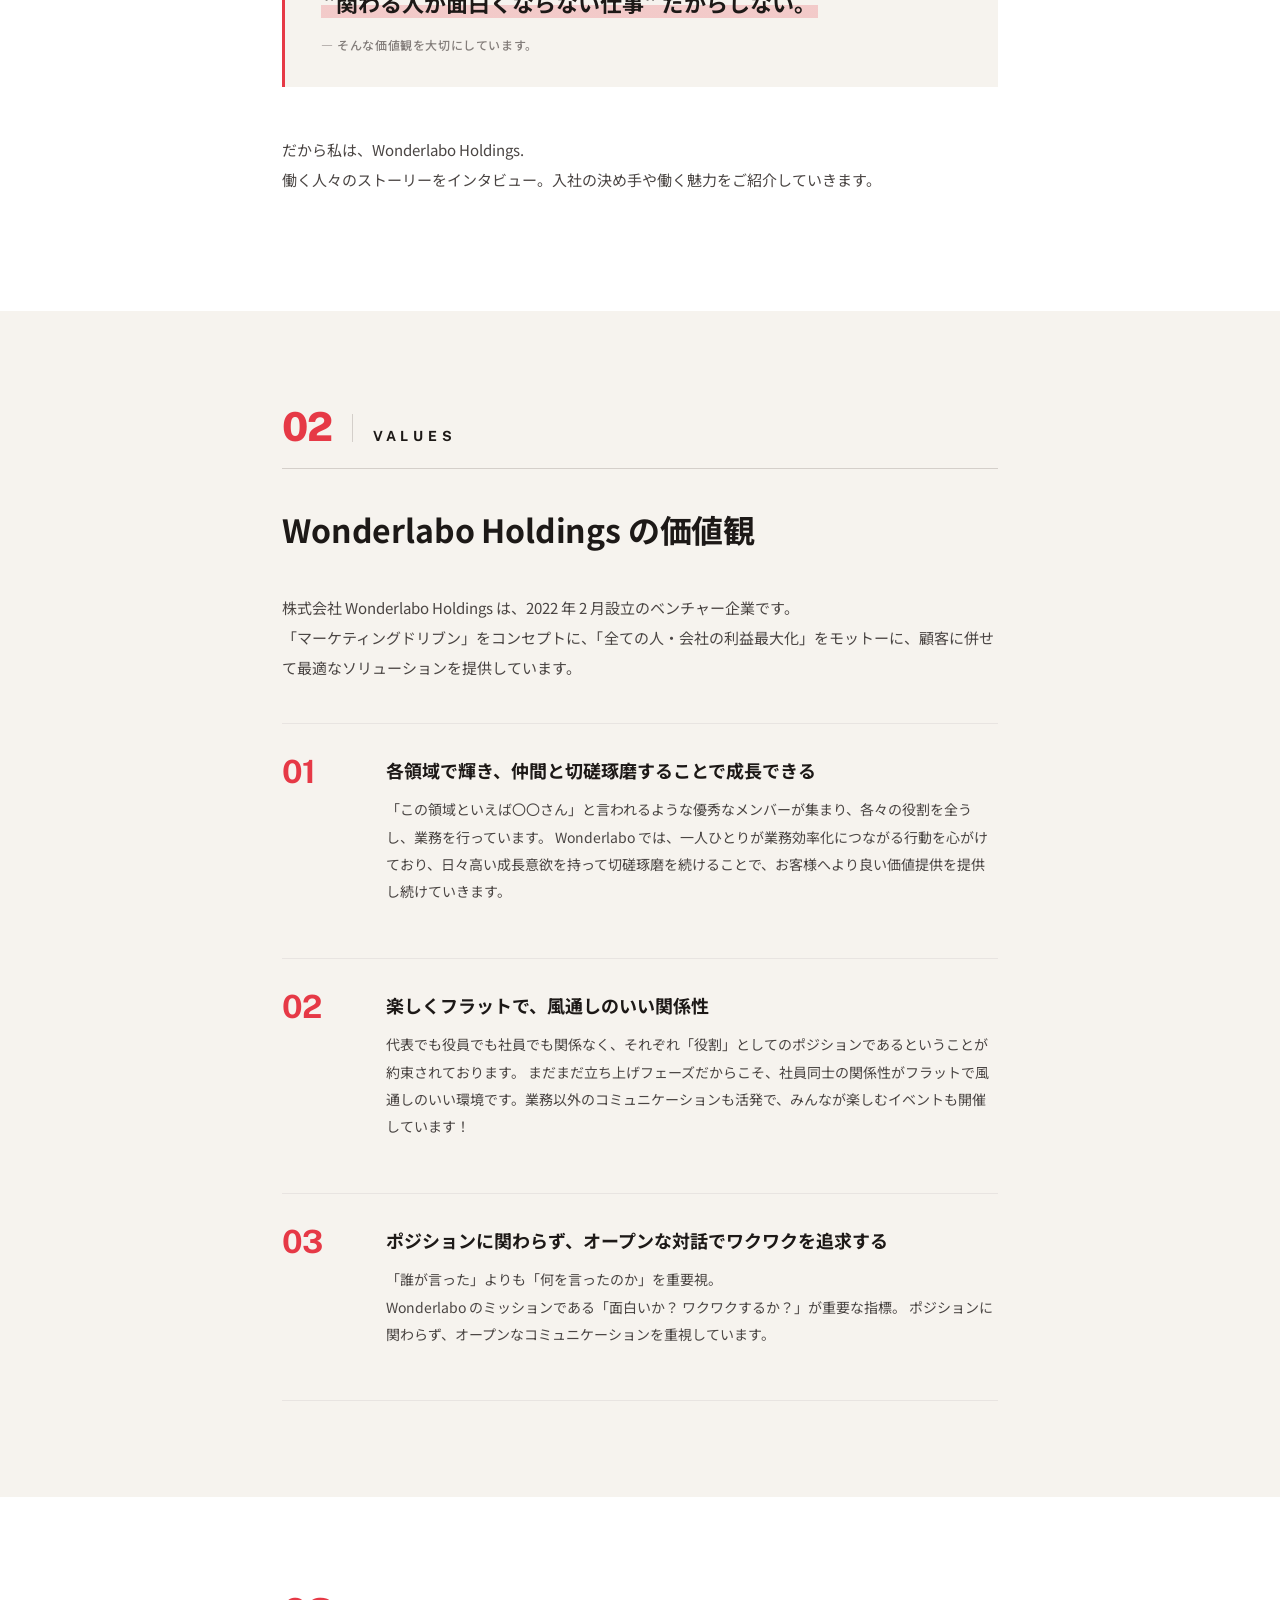
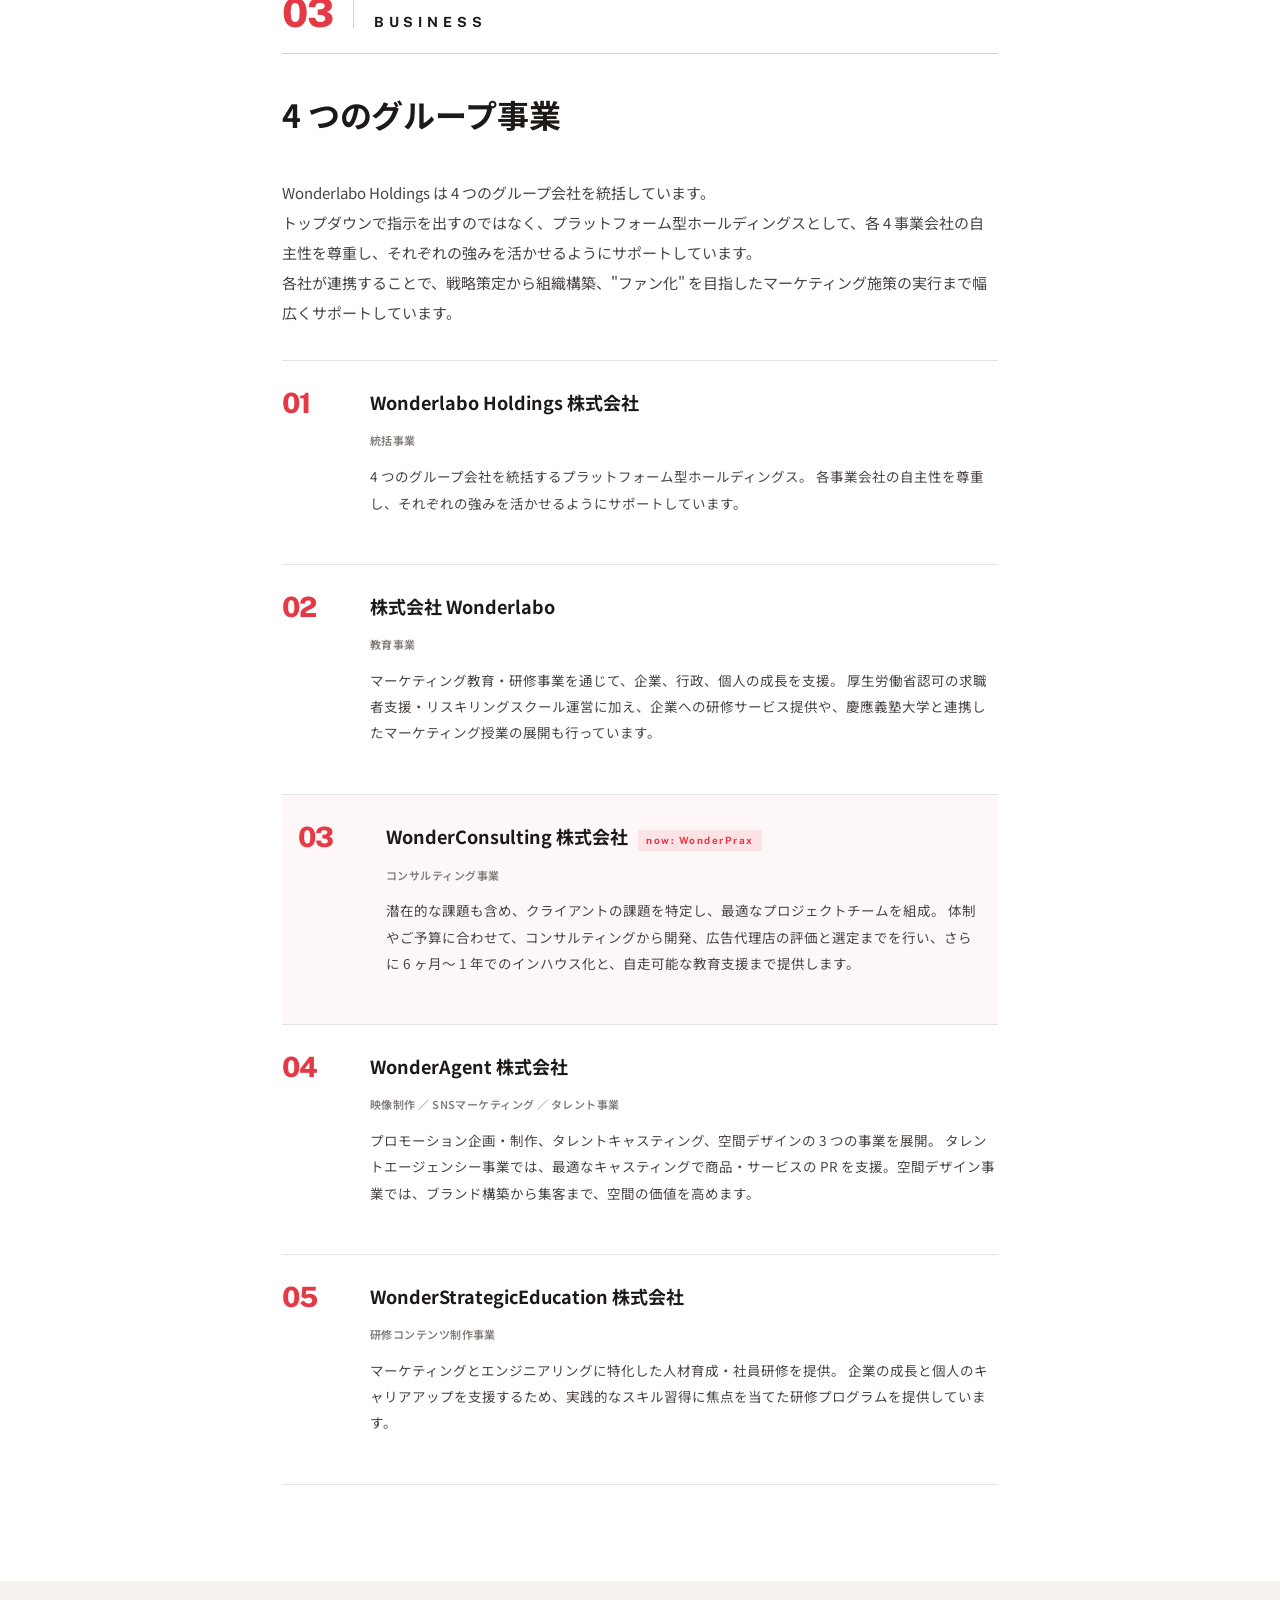
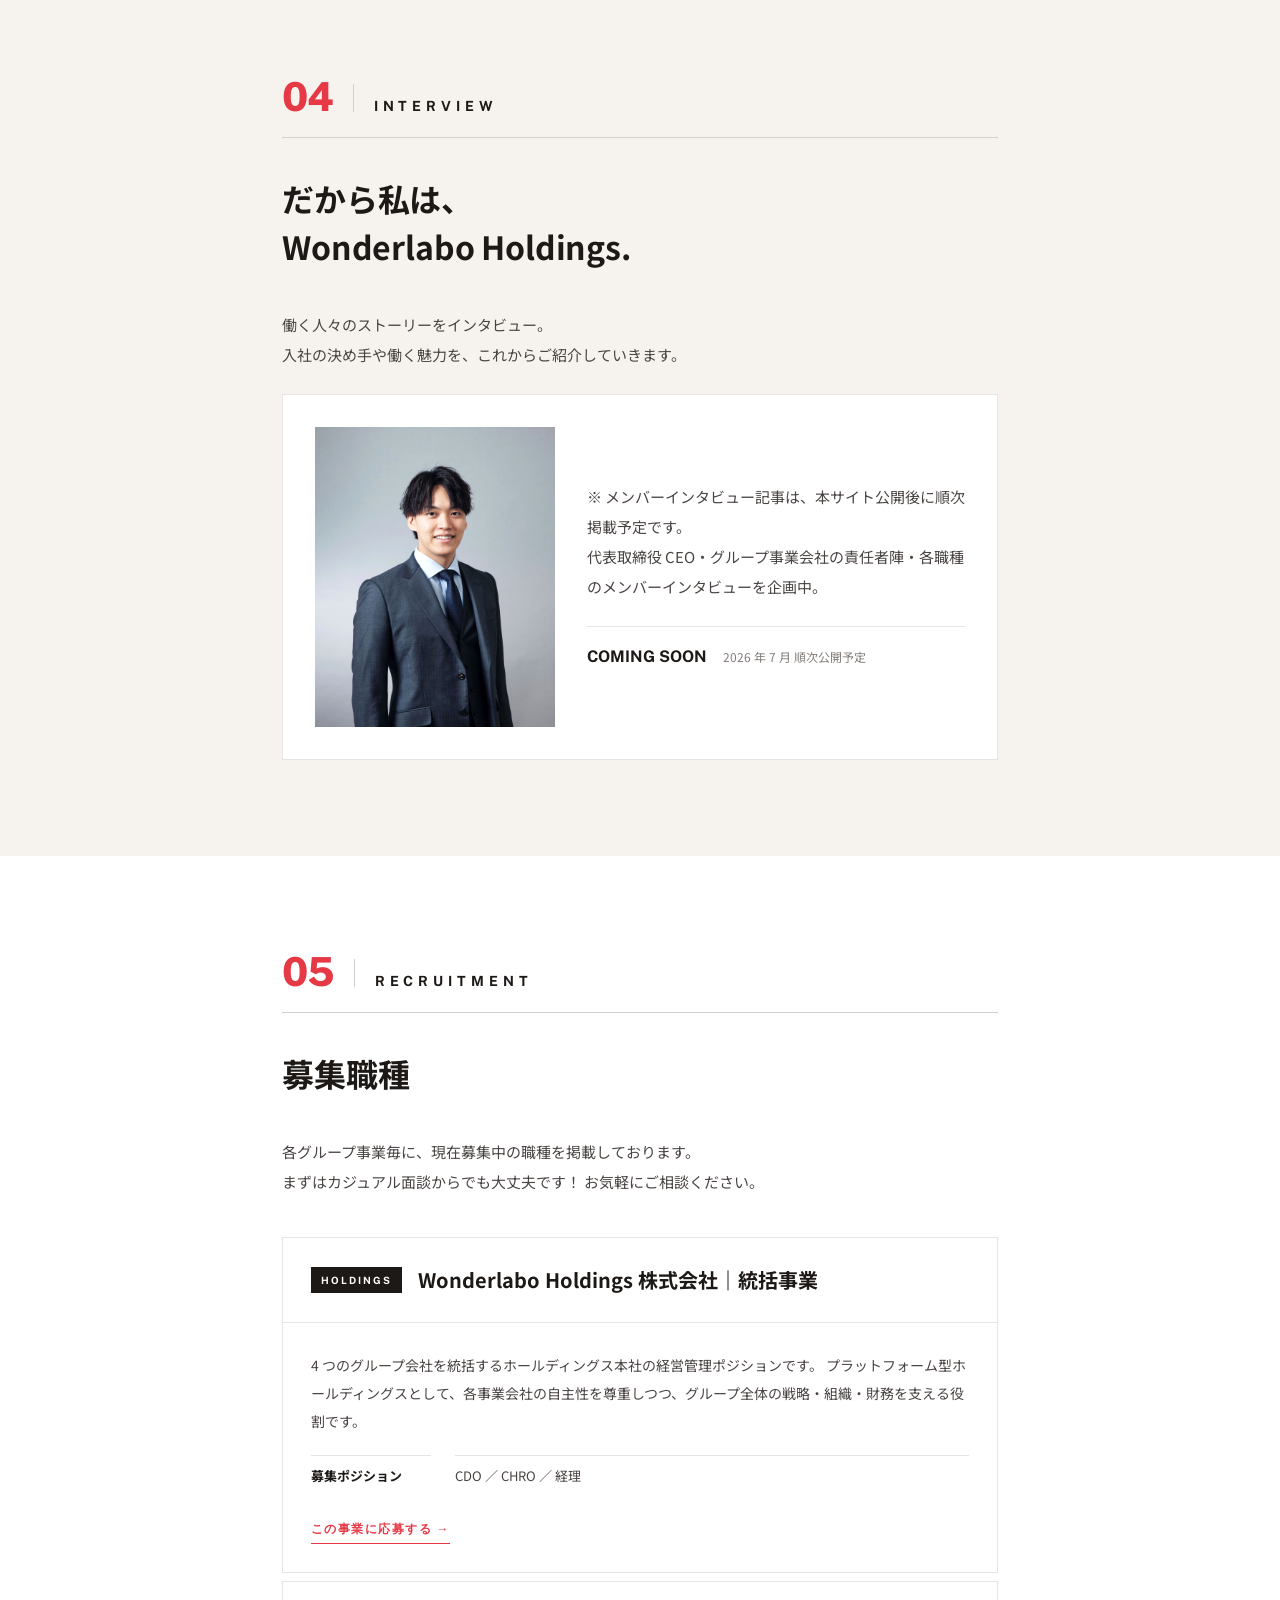
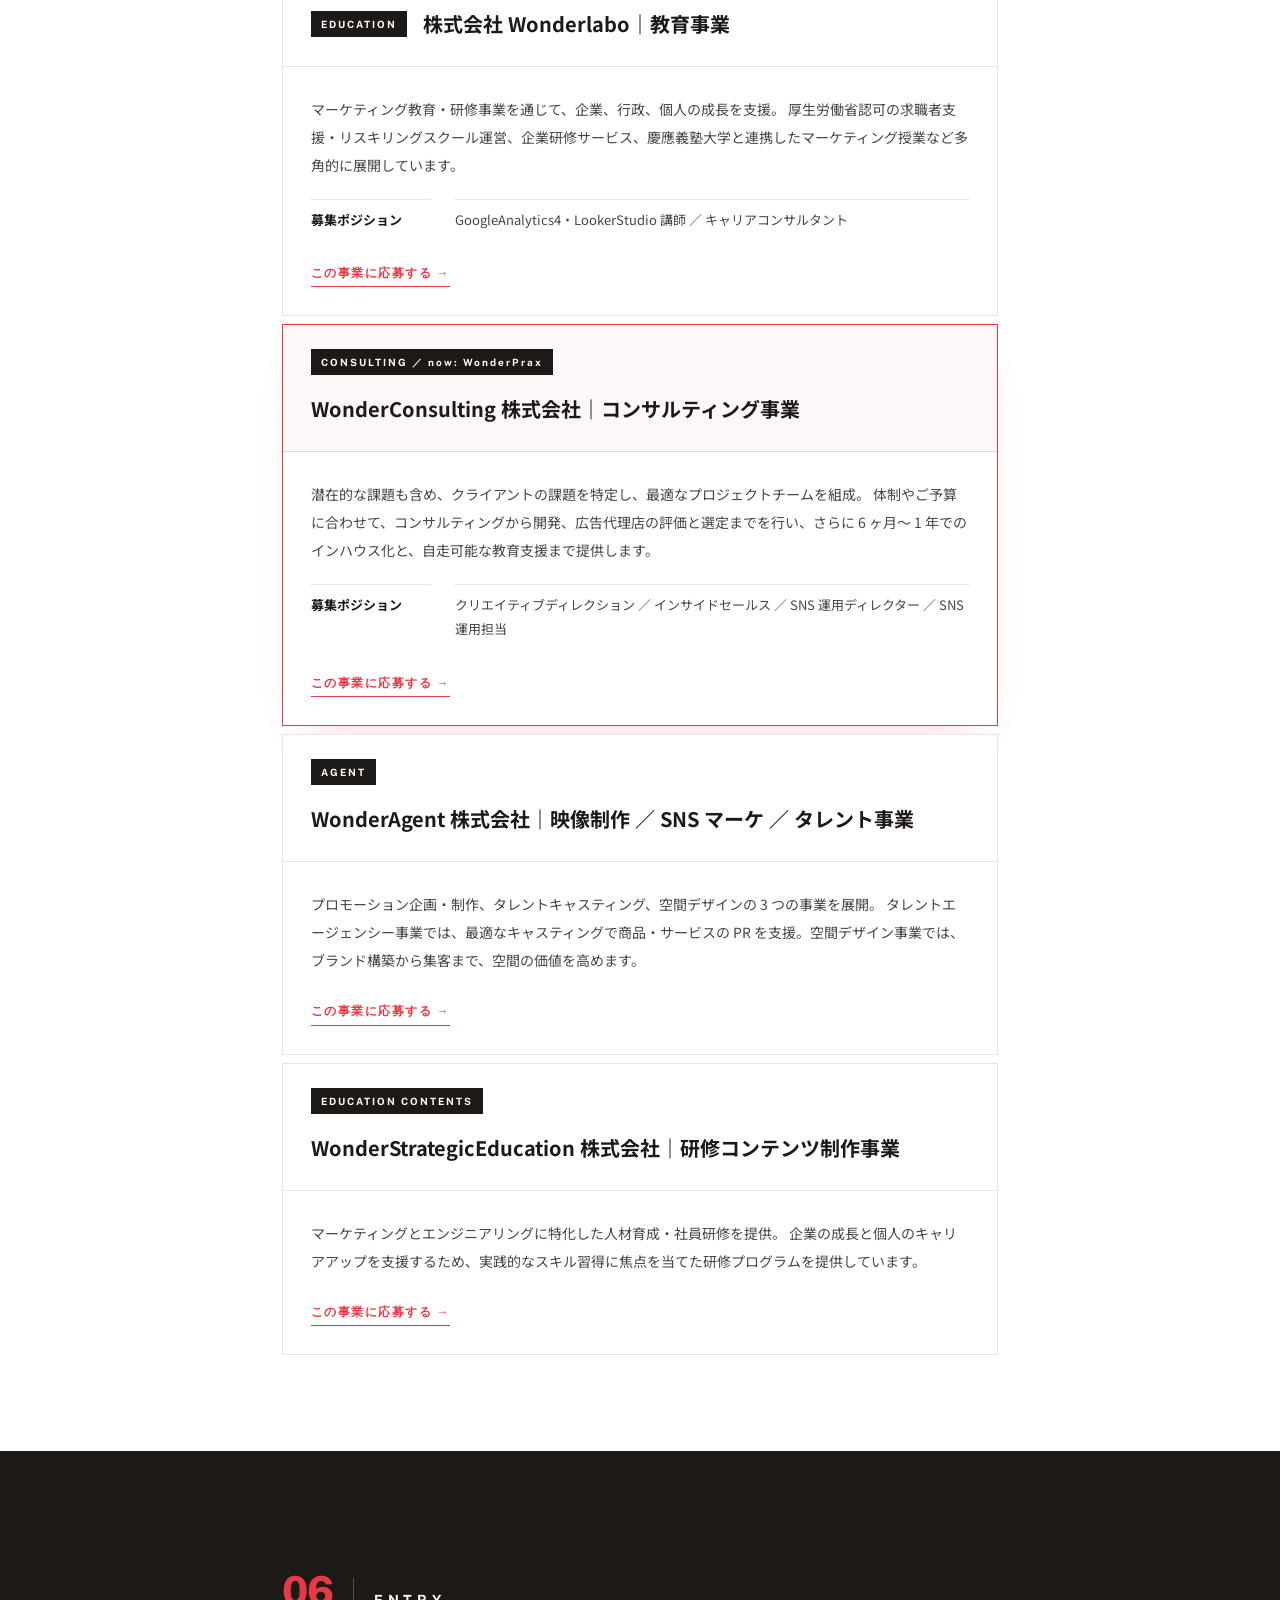
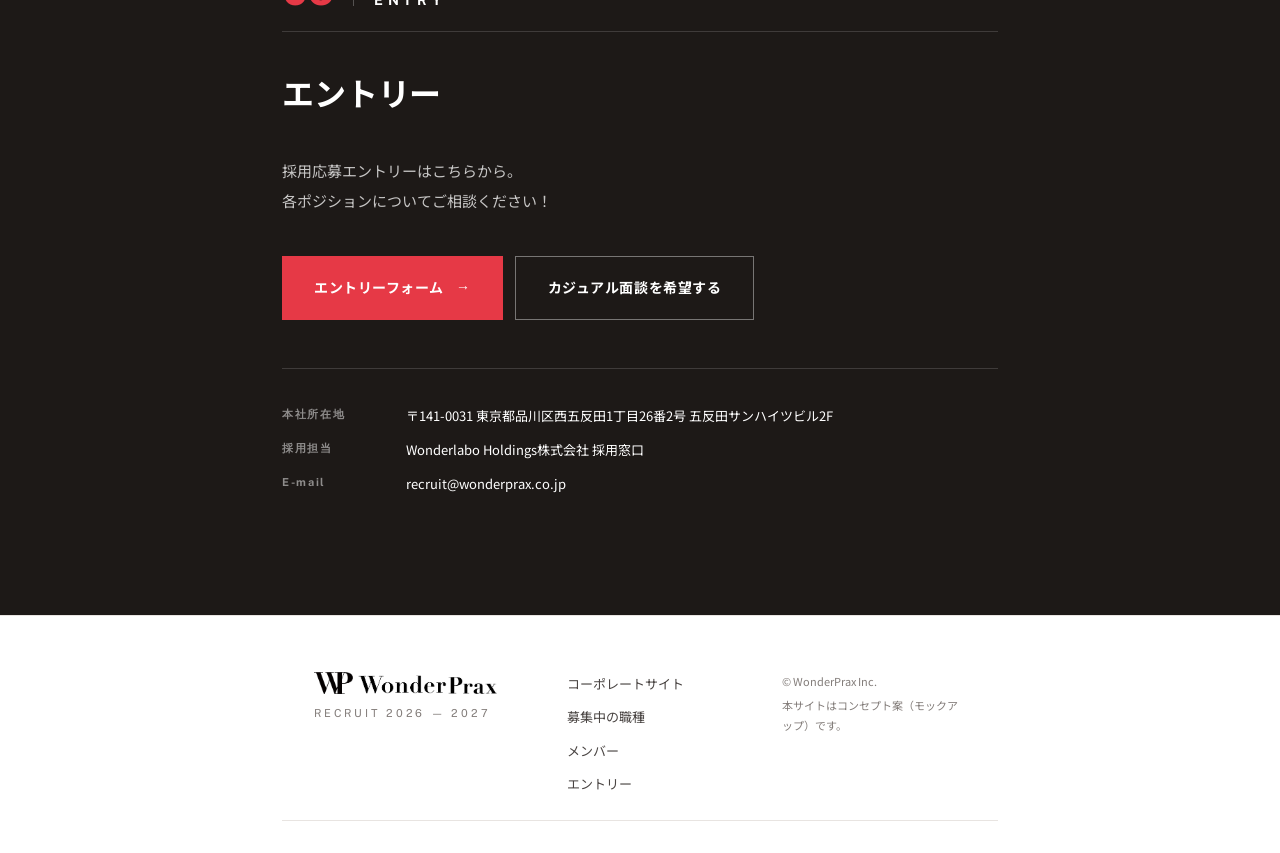
==== commit 52f86317: "designs TOP: simplify, expose recruit B variant, drop recruit passwords 1. /designs/index.html — sim" ====
--- a/index.html
+++ b/index.html
@@ -8,39 +8,9 @@
 <link rel="preconnect" href="https://fonts.googleapis.com">
 <link rel="preconnect" href="https://fonts.gstatic.com" crossorigin>
 <link href="https://fonts.googleapis.com/css2?family=Public+Sans:wght@400;500;600;700;800&family=Noto+Sans+JP:wght@300;400;500;600;700;800&display=swap" rel="stylesheet">
-<link rel="stylesheet" href="style.css?v=20260514-11">
-<script>
-  document.documentElement.classList.add('locked');
-  try { if (sessionStorage.getItem('wp_recruit_auth') === 'ok') document.documentElement.classList.remove('locked'); } catch (e) {}
-</script>
+<link rel="stylesheet" href="style.css?v=20260514-20">
 </head>
 <body>
-
-<!-- ===== PASSWORD GATE ===== -->
-<div class="gate" id="gate" aria-hidden="false">
-  <div class="gate-bg" style="background-image: url('assets/silhouette.jpg');"></div>
-  <div class="gate-overlay"></div>
-  <div class="gate-card">
-    <div class="gate-logo">
-      <img src="assets/logo_wonderprax.png" alt="WonderPrax">
-      <span>RECRUIT — PREVIEW</span>
-    </div>
-    <h1 class="gate-title">関係者プレビュー</h1>
-    <p class="gate-lead">
-      本サイトは WonderPrax 株式会社の<br>採用サイトデザイン案（モックアップ）です。<br>
-      アクセスにはパスコードが必要です。
-    </p>
-    <form class="gate-form" id="gate-form" autocomplete="off">
-      <label class="gate-label" for="gate-pw">PASSCODE</label>
-      <input type="password" id="gate-pw" name="pw" placeholder="••••••••" required autofocus>
-      <button type="submit" class="gate-submit">サイトを表示 <span>→</span></button>
-      <p class="gate-error" id="gate-error" hidden>パスコードが正しくありません。</p>
-    </form>
-    <p class="gate-foot">
-      パスコードがご不明な場合は、ITLINE 担当（小玉）までお問い合わせください。
-    </p>
-  </div>
-</div>
 
 <!-- ===== HEADER ===== -->
 <header class="site-header" id="header">
@@ -129,7 +99,27 @@
     </div>
 
     <figure class="hero-light-photo">
+      <!-- Registration marks at all four corners -->
+      <span class="reg-mark reg-mark--tl" aria-hidden="true"></span>
+      <span class="reg-mark reg-mark--tr" aria-hidden="true"></span>
+      <span class="reg-mark reg-mark--bl" aria-hidden="true"></span>
+      <span class="reg-mark reg-mark--br" aria-hidden="true"></span>
+
       <img src="assets/team_kitchen.jpg" alt="WonderPrax / Wonderlabo Holdings メンバー">
+
+      <!-- Tilted editorial badge over top-right -->
+      <div class="photo-badge" aria-hidden="true">
+        <span class="pb-num">VOL.01</span>
+        <span class="pb-year">2026 — 27</span>
+        <span class="pb-tag">RECRUIT</span>
+      </div>
+
+      <!-- Bottom-right: brand tag -->
+      <div class="photo-tag" aria-hidden="true">
+        <span class="pt-dot"></span>
+        WONDERLABO HD
+      </div>
+
       <figcaption>Wonderlabo Holdings — Members</figcaption>
     </figure>
 
@@ -535,6 +525,6 @@
   </div>
 </footer>
 
-<script src="script.js?v=20260514-11"></script>
+<script src="script.js?v=20260514-20"></script>
 </body>
 </html>
--- a/style.css
+++ b/style.css
@@ -199,7 +199,7 @@
    ============================================================ */
 .floating-cta {
   position: fixed;
-  right: 24px;
+  left: 24px;
   bottom: 24px;
   z-index: 60;
   display: flex; flex-direction: column;
@@ -250,7 +250,7 @@
 .fc-entry:hover { background: #ff4a55; border-color: #ff4a55; color: #fff; }
 
 @media (max-width: 880px) {
-  .floating-cta { right: 16px; bottom: 16px; }
+  .floating-cta { left: 16px; bottom: 16px; }
   .fc-btn .fc-label { display: none; }
   .fc-btn { padding: 14px; }
 }
@@ -304,7 +304,7 @@
 
 /* Left: text card on white, padded clear of sidenav */
 .hero-light-text {
-  padding: 140px 64px 60px 280px;
+  padding: 130px 48px 56px 280px;
   display: flex;
   flex-direction: column;
   justify-content: center;
@@ -312,7 +312,7 @@
   background: #fff;
 }
 @media (max-width: 1280px) {
-  .hero-light-text { padding: 120px 48px 60px 48px; }
+  .hero-light-text { padding: 120px 40px 56px 40px; }
 }
 
 /* Subtle red accent strip on the left edge of the text card */
@@ -329,36 +329,152 @@
   to { opacity: 1; }
 }
 
-/* Right: full-height photo */
+/* Right: contained editorial photo card on a tinted background */
 .hero-light-photo {
   position: relative;
-  overflow: hidden;
   background: var(--tint);
+  display: flex;
+  flex-direction: column;
+  justify-content: center;
+  align-items: center;
+  padding: 56px 56px;
+  overflow: visible;          /* allow badge to overhang */
+}
+/* ----- Registration marks (proof / film camera style) ----- */
+.reg-mark {
+  position: absolute;
+  width: 22px; height: 22px;
+  z-index: 3;
+  pointer-events: none;
+}
+.reg-mark::before, .reg-mark::after {
+  content: "";
+  position: absolute;
+  background: var(--ink);
+}
+.reg-mark::before { /* horizontal */
+  height: 1.5px; width: 100%; top: 50%;
+}
+.reg-mark::after { /* vertical */
+  width: 1.5px; height: 100%; left: 50%;
+}
+.reg-mark--tl { top: 100px; left: 22px; }   /* clear header */
+.reg-mark--tr { top: 100px; right: 22px; }
+.reg-mark--bl { bottom: 28px; left: 22px; }
+.reg-mark--br { bottom: 28px; right: 22px; }
+.reg-mark--tr::before, .reg-mark--tr::after,
+.reg-mark--tl::before, .reg-mark--tl::after { background: var(--accent); }
+
+/* ----- Tilted editorial badge (top-right, overlapping the photo) ----- */
+.photo-badge {
+  position: absolute;
+  top: 110px; right: 22px;     /* below fixed header, inside viewport */
+  z-index: 4;
+  background: var(--accent);
+  color: #fff;
+  padding: 14px 18px 12px;
+  display: flex; flex-direction: column;
+  gap: 2px;
+  transform: rotate(4deg);
+  box-shadow:
+    0 18px 30px -15px rgba(230,57,70,.55),
+    0 4px 8px -4px rgba(20,18,17,.25);
+  font-family: var(--en);
+  letter-spacing: .12em;
+  animation: badgeDrop .9s 1.2s cubic-bezier(.2,.7,.2,1) backwards;
+}
+@keyframes badgeDrop {
+  from { transform: rotate(-4deg) translateY(-12px); opacity: 0; }
+  to   { transform: rotate(4deg) translateY(0); opacity: 1; }
+}
+.photo-badge::after { /* tape-like nick */
+  content: "";
+  position: absolute;
+  top: 100%; right: 6px;
+  border: 6px solid transparent;
+  border-top-color: #b1242f;   /* darker accent for depth */
+  border-right-width: 0;
+}
+.photo-badge .pb-num {
+  font-size: 18px; font-weight: 800;
+  line-height: 1;
+}
+.photo-badge .pb-year {
+  font-size: 9px; font-weight: 600;
+  letter-spacing: .25em;
+  opacity: .9;
+}
+.photo-badge .pb-tag {
+  font-size: 9px; font-weight: 800;
+  letter-spacing: .35em;
+  margin-top: 4px;
+  padding-top: 4px;
+  border-top: 1px solid rgba(255,255,255,.45);
+}
+
+/* ----- Brand tag at bottom-right ----- */
+.photo-tag {
+  position: absolute;
+  bottom: 24px; right: 24px;
+  z-index: 4;
+  display: inline-flex;
+  align-items: center; gap: 8px;
+  font-family: var(--en); font-size: 10px; font-weight: 700;
+  letter-spacing: .25em;
+  color: #fff;
+  background: rgba(20,18,17,.85);
+  backdrop-filter: blur(6px);
+  padding: 7px 12px;
+}
+.photo-tag .pt-dot {
+  width: 6px; height: 6px;
+  background: var(--accent);
+  border-radius: 50%;
+  animation: dotPulse 2s ease-in-out infinite;
+}
+@keyframes dotPulse {
+  0%, 100% { opacity: .55; transform: scale(1); }
+  50%      { opacity: 1; transform: scale(1.25); }
 }
 .hero-light-photo img {
-  width: 100%; height: 100%;
-  object-fit: cover;
-  object-position: center;
-  transform: scale(1.02);
-  animation: heroDrift 22s ease-in-out infinite alternate;
-}
-@keyframes heroDrift {
-  from { transform: scale(1.02) translateY(0); }
-  to   { transform: scale(1.08) translateY(-2%); }
+  display: block;
+  width: 100%;
+  max-width: 643px;          /* natural width — no upscaling, all 5 members visible */
+  height: auto;
+  box-sizing: content-box;   /* keep image native width; padding adds outside */
+  object-fit: contain;
+  background: #fff;
+  padding: 14px;
+  box-shadow:
+    0 30px 60px -25px rgba(20,18,17,.35),
+    0 12px 24px -10px rgba(20,18,17,.18);
+  position: relative;
+  z-index: 2;
 }
 .hero-light-photo figcaption {
-  position: absolute; left: 20px; bottom: 18px;
-  font-family: var(--en); font-size: 10px; font-weight: 700; letter-spacing: .25em;
-  color: #fff;
-  padding: 6px 12px;
-  background: rgba(20,18,17,.65);
-  backdrop-filter: blur(8px);
+  margin-top: 18px;
+  font-family: var(--en); font-size: 10px; font-weight: 700; letter-spacing: .3em;
+  color: var(--muted);
+  z-index: 2;
 }
 
 @media (max-width: 980px) {
   .hero-light-grid { grid-template-columns: 1fr; }
-  .hero-light-text { padding: 110px 32px 40px; }
-  .hero-light-photo { min-height: 380px; }
+  /* On mobile: photo first, then text card */
+  .hero-light-photo {
+    order: 1;
+    padding: 100px 24px 40px;
+    min-height: auto;
+  }
+  .hero-light-text {
+    order: 2;
+    padding: 40px 24px 60px;
+  }
+  /* Re-anchor reg-marks and badge to the (now-smaller) photo column */
+  .reg-mark--tl, .reg-mark--tr { top: 90px; }
+  .photo-badge { top: 96px; right: 16px; padding: 12px 14px 10px; }
+  .photo-badge .pb-num { font-size: 16px; }
+  .photo-tag { bottom: 56px; right: 16px; }
 }
 
 .hero-eyebrow {
@@ -380,12 +496,12 @@
 
 .hero-title {
   font-family: var(--jp);
-  font-size: clamp(44px, 4.6vw, 72px);
+  font-size: clamp(30px, 2.8vw, 44px);
   font-weight: 800;
-  letter-spacing: -0.025em;
-  line-height: 1.1;
-  color: var(--ink);
-  margin-bottom: 32px;
+  letter-spacing: -0.02em;
+  line-height: 1.2;
+  color: var(--ink);
+  margin-bottom: 28px;
 }
 .hero-title .ht-line { display: block; }
 .hero-title .accent {
